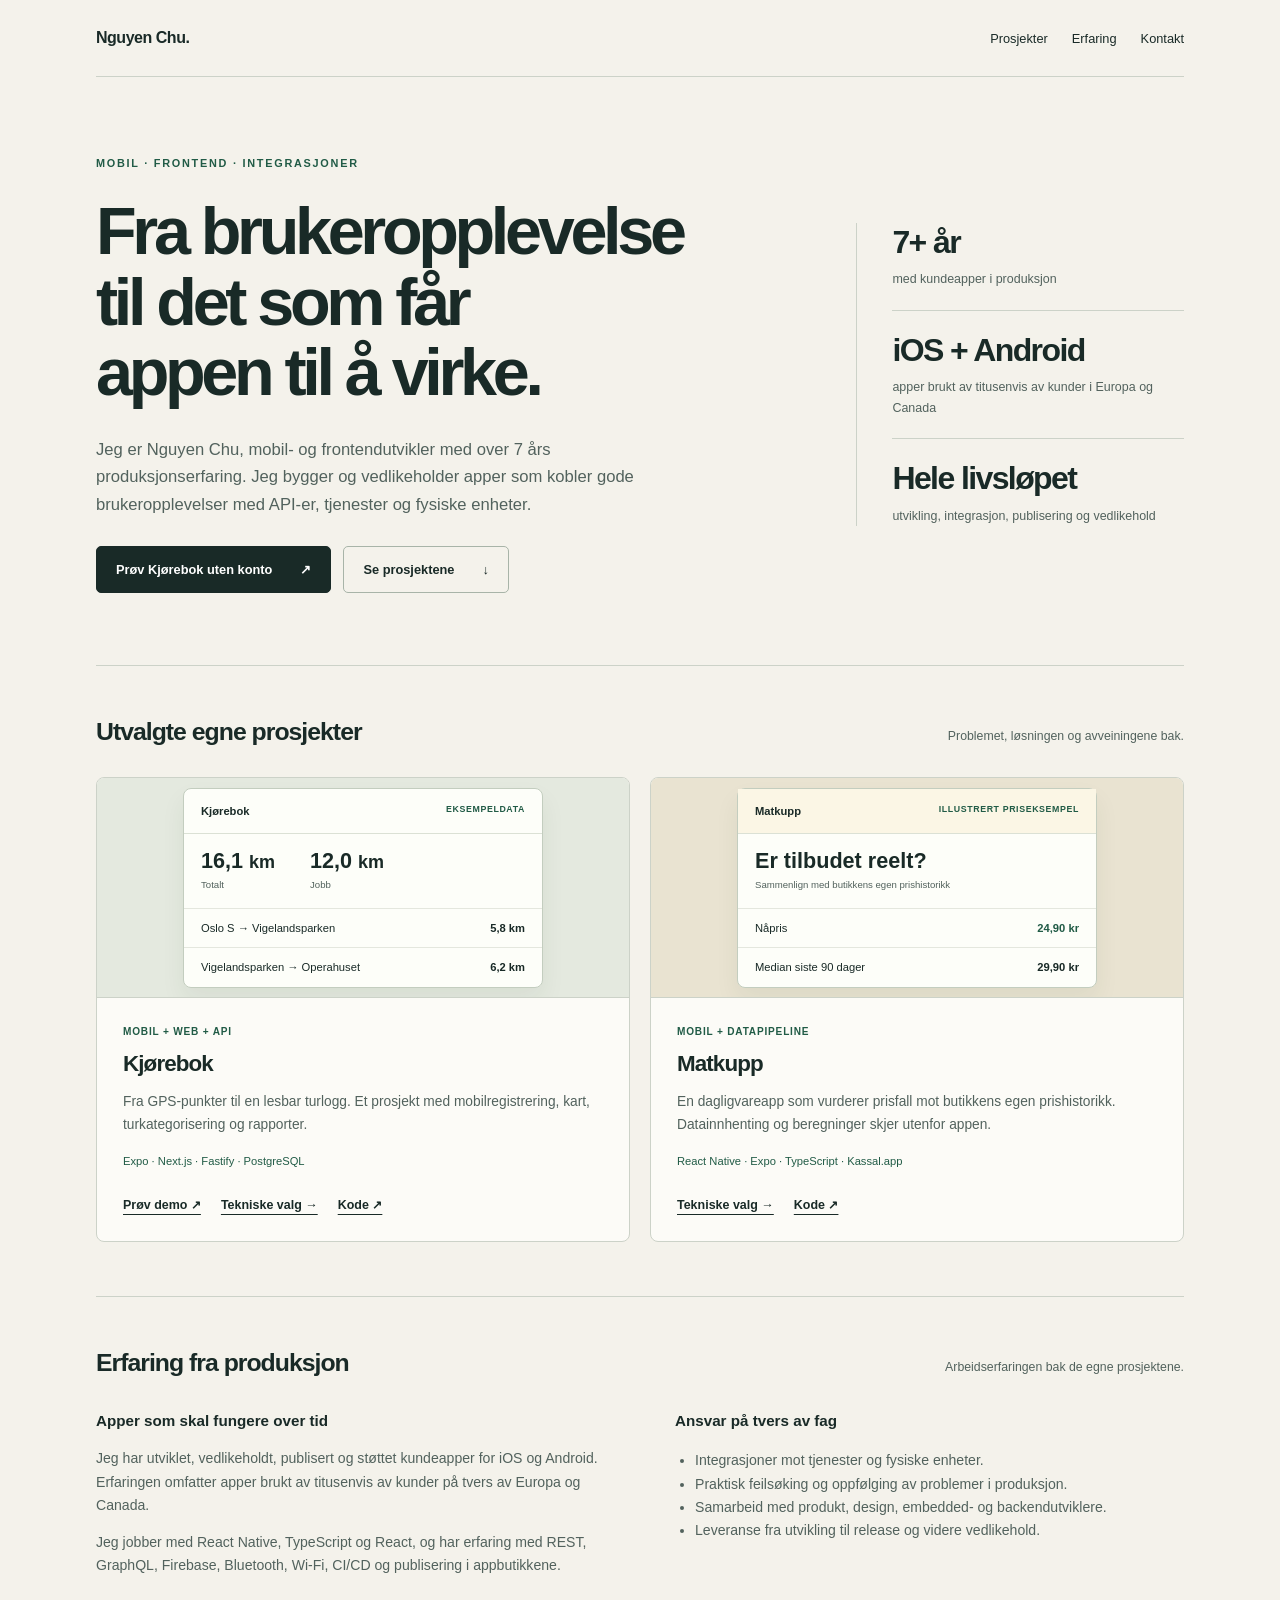
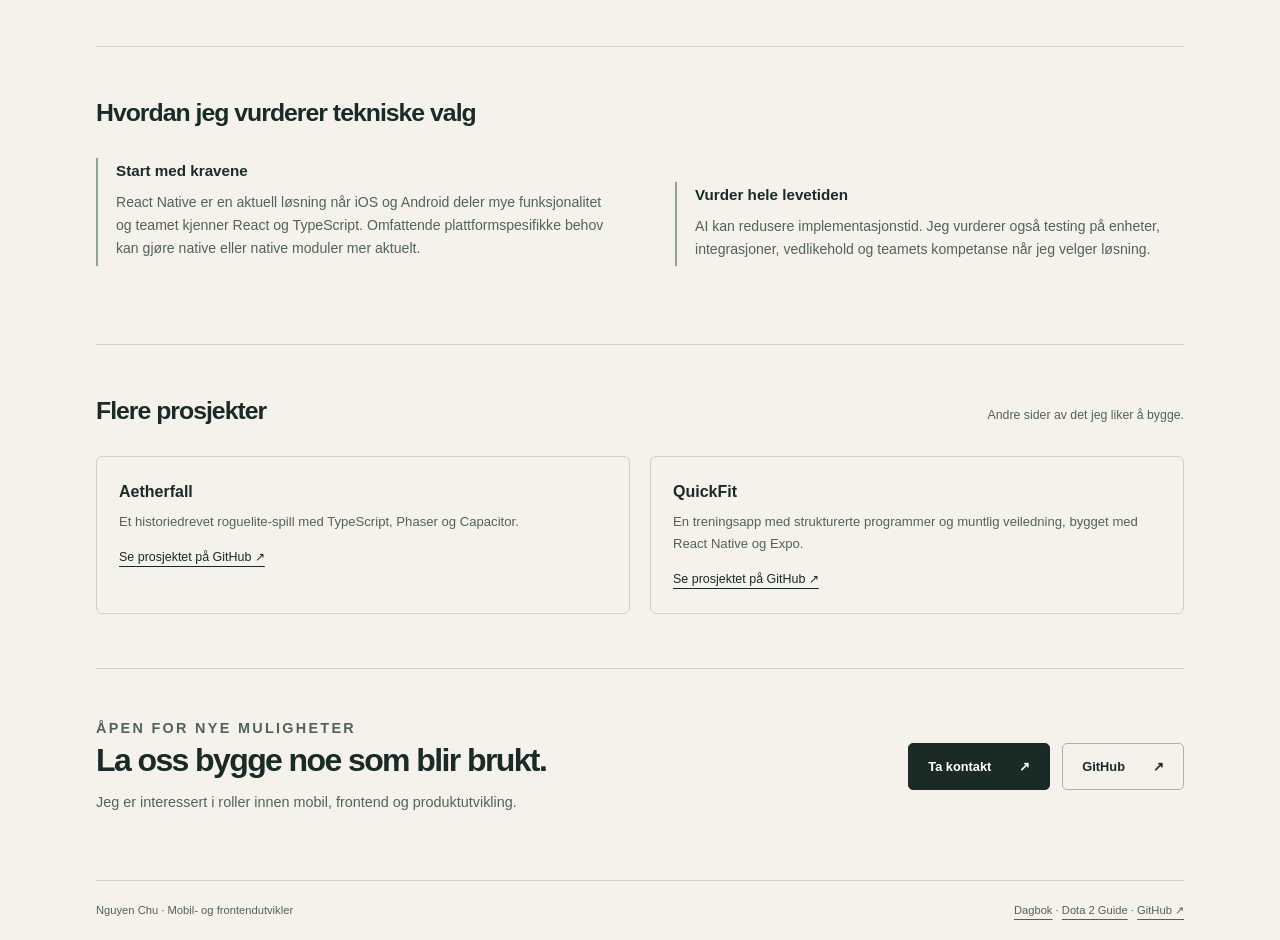
==== site/index.html @ 5418944d "Present production experience and project decisions with an open demo" ====
<!doctype html>
<html lang="nb"><head><meta charset="utf-8"><meta name="viewport" content="width=device-width, initial-scale=1"><title>Nguyen Chu – mobil- og frontendutvikler</title><meta name="description" content="Over 7 års produksjonserfaring med mobilapper. Se prosjekter, tekniske vurderinger og en åpen Kjørebok-demo."><meta name="theme-color" content="#f4f2eb"><meta property="og:title" content="Nguyen Chu – mobil- og frontendutvikler"><meta property="og:description" content="Over 7 års produksjonserfaring med mobilapper. Se prosjekter, tekniske vurderinger og en åpen Kjørebok-demo."><meta property="og:type" content="website"><link rel="stylesheet" href="styles.css"><link rel="icon" href="favicon.svg" type="image/svg+xml"></head><body><a class="skip" href="#innhold">Hopp til innhold</a><div class="wrap"><nav aria-label="Hovedmeny"><a class="brand" href="index.html">Nguyen Chu<span aria-hidden="true">.</span></a><div class="navlinks"><a href="index.html#prosjekter">Prosjekter</a><a href="index.html#erfaring">Erfaring</a><a href="index.html#kontakt">Kontakt</a></div></nav><main id="innhold">
<section class="hero"><div><p class="kicker">Mobil · Frontend · Integrasjoner</p><h1>Fra brukeropplevelse<br>til det som får<br>appen til å virke.</h1><p class="lead">Jeg er Nguyen Chu, mobil- og frontendutvikler med over 7 års produksjonserfaring. Jeg bygger og vedlikeholder apper som kobler gode brukeropplevelser med API-er, tjenester og fysiske enheter.</p><div class="actions"><a class="button" href="https://kjorebok.nguyenchu.com/demo">Prøv Kjørebok uten konto <span>↗</span></a><a class="button secondary" href="#prosjekter">Se prosjektene <span>↓</span></a></div></div><aside aria-label="Erfaring i korte trekk"><div class="stat"><strong>7+ år</strong><span>med kundeapper i produksjon</span></div><div class="stat"><strong>iOS + Android</strong><span>apper brukt av titusenvis av kunder i Europa og Canada</span></div><div class="stat"><strong>Hele livsløpet</strong><span>utvikling, integrasjon, publisering og vedlikehold</span></div></aside></section>
<section id="prosjekter" class="section"><div class="sectionhead"><h2>Utvalgte egne prosjekter</h2><p>Problemet, løsningen og avveiningene bak.</p></div><div class="projects">
<article class="project"><div class="preview" aria-hidden="true"><div class="mini"><div class="minihead"><span>Kjørebok</span><span class="minilabel">EKSEMPELDATA</span></div><div class="ministats"><div><strong>16,1 <small>km</small></strong><span>Totalt</span></div><div><strong>12,0 <small>km</small></strong><span>Jobb</span></div></div><div class="minirow"><span>Oslo S → Vigelandsparken</span><b>5,8 km</b></div><div class="minirow"><span>Vigelandsparken → Operahuset</span><b>6,2 km</b></div></div></div><div class="projectbody"><span class="tag">Mobil + web + API</span><h3>Kjørebok</h3><p>Fra GPS-punkter til en lesbar turlogg. Et prosjekt med mobilregistrering, kart, turkategorisering og rapporter.</p><p class="tech">Expo · Next.js · Fastify · PostgreSQL</p><div class="projectlinks"><a href="https://kjorebok.nguyenchu.com/demo">Prøv demo ↗</a><a href="prosjekter/kjorebok.html">Tekniske valg →</a><a href="https://github.com/nguyenchu/kjorebok">Kode ↗</a></div></div></article>
<article class="project"><div class="preview food" aria-hidden="true"><div class="mini"><div class="minihead"><span>Matkupp</span><span class="minilabel">ILLUSTRERT PRISEKSEMPEL</span></div><div class="ministats"><div><strong>Er tilbudet reelt?</strong><span>Sammenlign med butikkens egen prishistorikk</span></div></div><div class="minirow"><span>Nåpris</span><b class="price">24,90 kr</b></div><div class="minirow"><span>Median siste 90 dager</span><b>29,90 kr</b></div></div></div><div class="projectbody"><span class="tag">Mobil + datapipeline</span><h3>Matkupp</h3><p>En dagligvareapp som vurderer prisfall mot butikkens egen prishistorikk. Datainnhenting og beregninger skjer utenfor appen.</p><p class="tech">React Native · Expo · TypeScript · Kassal.app</p><div class="projectlinks"><a href="prosjekter/matkupp.html">Tekniske valg →</a><a href="https://github.com/nguyenchu/melk-og-brod">Kode ↗</a></div></div></article>
</div></section>
<section id="erfaring" class="section"><div class="sectionhead"><h2>Erfaring fra produksjon</h2><p>Arbeidserfaringen bak de egne prosjektene.</p></div><div class="twocol"><div><h3>Apper som skal fungere over tid</h3><p>Jeg har utviklet, vedlikeholdt, publisert og støttet kundeapper for iOS og Android. Erfaringen omfatter apper brukt av titusenvis av kunder på tvers av Europa og Canada.</p><p>Jeg jobber med React Native, TypeScript og React, og har erfaring med REST, GraphQL, Firebase, Bluetooth, Wi-Fi, CI/CD og publisering i appbutikkene.</p></div><div><h3>Ansvar på tvers av fag</h3><ul><li>Integrasjoner mot tjenester og fysiske enheter.</li><li>Praktisk feilsøking og oppfølging av problemer i produksjon.</li><li>Samarbeid med produkt, design, embedded- og backendutviklere.</li><li>Leveranse fra utvikling til release og videre vedlikehold.</li></ul></div></div></section>
<section class="section"><div class="sectionhead"><h2>Hvordan jeg vurderer tekniske valg</h2></div><div class="twocol"><div class="decision"><h3>Start med kravene</h3><p>React Native er en aktuell løsning når iOS og Android deler mye funksjonalitet og teamet kjenner React og TypeScript. Omfattende plattformspesifikke behov kan gjøre native eller native moduler mer aktuelt.</p></div><div class="decision"><h3>Vurder hele levetiden</h3><p>AI kan redusere implementasjonstid. Jeg vurderer også testing på enheter, integrasjoner, vedlikehold og teamets kompetanse når jeg velger løsning.</p></div></div></section>
<section class="section"><div class="sectionhead"><h2>Flere prosjekter</h2><p>Andre sider av det jeg liker å bygge.</p></div><div class="more"><article><h3>Aetherfall</h3><p>Et historiedrevet roguelite-spill med TypeScript, Phaser og Capacitor.</p><a href="https://github.com/nguyenchu/aetherfall">Se prosjektet på GitHub ↗</a></article><article><h3>QuickFit</h3><p>En treningsapp med strukturerte programmer og muntlig veiledning, bygget med React Native og Expo.</p><a href="https://github.com/nguyenchu/quickfit">Se prosjektet på GitHub ↗</a></article></div></section>
<section id="kontakt" class="contact"><div><p class="kicker">Åpen for nye muligheter</p><h2>La oss bygge noe som blir brukt.</h2><p>Jeg er interessert i roller innen mobil, frontend og produktutvikling.</p></div><div class="actions"><a class="button" href="mailto:nguyen.chu@hotmail.com">Ta kontakt <span>↗</span></a><a class="button secondary" href="https://github.com/nguyenchu">GitHub <span>↗</span></a></div></section>
</main><footer><span>Nguyen Chu · Mobil- og frontendutvikler</span><span><a href="https://dagbok.nguyenchu.com">Dagbok</a> · <a href="https://dota2guide.nguyenchu.com">Dota 2 Guide</a> · <a href="https://github.com/nguyenchu">GitHub ↗</a></span></footer></div></body></html>
---- site/styles.css ----
:root{--bg:#f4f2eb;--ink:#192a27;--muted:#52625d;--line:#ccd2c8;--accent:#215b46;--paper:#fcfbf7}*{box-sizing:border-box}html{scroll-behavior:smooth;scroll-padding-top:30px}body{margin:0;background:var(--bg);color:var(--ink);font-family:Inter,"Avenir Next","Segoe UI",sans-serif;line-height:1.65}a{color:inherit;text-underline-offset:5px}a:hover{color:var(--accent)}a:focus-visible,summary:focus-visible{outline:3px solid #217252;outline-offset:6px}.wrap{max-width:1160px;margin:auto;padding:0 36px}.skip{position:absolute;top:-100px;left:20px;background:var(--ink);color:white;padding:12px;z-index:10}.skip:focus{top:10px}nav{display:flex;justify-content:space-between;align-items:center;gap:25px;padding:25px 0;border-bottom:1px solid var(--line)}.brand{text-decoration:none;font-size:1rem;font-weight:800;letter-spacing:-.03em}.navlinks{display:flex;gap:24px;font-size:.8rem}.navlinks a{text-decoration:none}.hero{display:grid;grid-template-columns:1.35fr .65fr;gap:80px;padding:78px 0 72px;align-items:center}.kicker{font-size:.68rem;font-weight:750;letter-spacing:.16em;text-transform:uppercase;color:var(--accent);margin:0 0 23px}.hero h1{font-size:clamp(2.8rem,5.2vw,4.4rem);line-height:1.06;letter-spacing:-.065em;max-width:730px;font-weight:650;margin:0 0 28px}.hero .lead{font-size:1.04rem;color:var(--muted);max-width:590px}.actions{display:flex;gap:12px;flex-wrap:wrap;margin-top:28px}.button{display:inline-flex;align-items:center;justify-content:center;gap:28px;background:var(--ink);color:white;padding:12px 19px;border:1px solid var(--ink);border-radius:5px;text-decoration:none;font-size:.8rem;font-weight:650}.button:hover{background:var(--accent);color:white}.button.secondary{background:transparent;color:var(--ink);border-color:#a8b4a8}.hero aside{border-left:1px solid var(--line);padding-left:35px}.stat{padding:20px 0;border-bottom:1px solid var(--line)}.stat:first-child{padding-top:0}.stat:last-child{border:0;padding-bottom:0}.stat strong{font-size:2rem;font-weight:550;letter-spacing:-.05em;display:block;line-height:1.2}.stat span{font-size:.78rem;color:var(--muted);display:block;margin-top:8px}.section{padding:46px 0 54px;border-top:1px solid var(--line)}.sectionhead{display:flex;justify-content:space-between;gap:30px;align-items:baseline;margin-bottom:24px}.sectionhead h2{font-size:1.55rem;letter-spacing:-.04em;margin:0;font-weight:600}.sectionhead p{font-size:.77rem;color:var(--muted);margin:0}.projects{display:grid;grid-template-columns:1fr 1fr;gap:20px}.project{background:var(--paper);border:1px solid var(--line);border-radius:8px;overflow:hidden;display:flex;flex-direction:column}.preview{height:220px;border-bottom:1px solid var(--line);padding:28px;display:flex;align-items:center;justify-content:center;overflow:hidden;background:#e4e9df}.mini{width:100%;max-width:360px;border:1px solid #c3cdbf;background:#fdfef9;border-radius:8px;box-shadow:0 12px 25px #223d2410;font-size:.7rem}.minihead{display:flex;justify-content:space-between;padding:13px 17px;border-bottom:1px solid #dbe1d5;font-weight:750}.minilabel{color:var(--accent);font-size:.55rem;font-weight:700;letter-spacing:.07em}.ministats{display:flex;gap:35px;padding:14px 17px}.ministats strong{display:block;font-size:1.35rem;line-height:1.25}.ministats span{font-size:.6rem;color:var(--muted)}.minirow{padding:10px 17px;border-top:1px solid #e4e7de;display:flex;justify-content:space-between;gap:8px}.preview.food{background:#e9e3d1}.food .minihead{background:#fbf6e5}.price{color:#215b46;font-weight:800}.projectbody{padding:26px;flex:1;display:flex;flex-direction:column;align-items:start}.project h3{font-size:1.4rem;letter-spacing:-.04em;margin:5px 0 8px}.projectbody>p{font-size:.86rem;color:var(--muted);margin:0 0 16px}.projectbody .tag{font-size:.63rem;letter-spacing:.08em;text-transform:uppercase;color:var(--accent);font-weight:750}.tech{font-size:.7rem!important;color:var(--accent)!important;margin-top:auto!important}.projectlinks{display:flex;gap:20px;flex-wrap:wrap;font-size:.78rem;font-weight:650;margin-top:8px}.twocol{display:grid;grid-template-columns:1fr 1fr;gap:70px}.twocol h3{font-size:.95rem;margin:0 0 8px}.twocol p,.twocol li{font-size:.88rem;color:var(--muted)}.twocol ul{padding-left:20px}.decision{border-left:2px solid #8da591;padding-left:18px;margin:24px 0}.decision:first-child{margin-top:0}.decision p{margin:5px 0}.more{display:grid;grid-template-columns:1fr 1fr;gap:20px}.more article{border:1px solid var(--line);padding:22px;border-radius:6px}.more h3{font-size:1rem;margin:0 0 6px}.more p{font-size:.82rem;color:var(--muted);margin:0 0 10px}.more a{font-size:.78rem}.contact{padding:48px 0 65px;display:flex;justify-content:space-between;gap:30px;align-items:center;border-top:1px solid var(--line)}.contact h2{font-size:2rem;letter-spacing:-.05em;line-height:1.2;margin:0 0 12px}.contact p{font-size:.9rem;color:var(--muted);max-width:600px;margin:0}.contact .actions{margin:0}footer{display:flex;justify-content:space-between;gap:20px;font-size:.7rem;color:var(--muted);padding:20px 0;border-top:1px solid var(--line)}.essay{max-width:800px;padding:60px 0 70px}.essay h1{font-size:clamp(2.3rem,5vw,3.5rem);line-height:1.1;letter-spacing:-.06em;margin:0 0 25px}.essay .intro{font-size:1.15rem;color:var(--muted)}.essay h2{font-size:1.4rem;letter-spacing:-.03em;margin:42px 0 14px}.essay h3{font-size:1rem;margin:25px 0 10px}.essay p,.essay li{font-size:.95rem;color:var(--muted)}.essay a{color:var(--accent)}.essay .button{color:white}.essay .button.secondary{color:var(--ink)}.factbox{background:var(--paper);border:1px solid var(--line);padding:20px 24px;border-radius:7px;margin:28px 0}.factbox p{margin:6px 0;font-size:.85rem}.architecture{padding:20px;background:#e4e9df;font-family:ui-monospace,monospace;white-space:pre-wrap;font-size:.78rem;border-radius:7px;overflow-wrap:anywhere}.note{font-size:.75rem!important;color:var(--muted)}.essay figure{margin:30px 0}.essay img{width:100%;height:auto;border:1px solid var(--line);border-radius:6px}.essay figcaption{font-size:.75rem;color:var(--muted);margin-top:8px}@media(max-width:760px){.wrap{padding:0 21px}.hero{grid-template-columns:1fr;gap:35px;padding:46px 0}.hero aside{display:grid;grid-template-columns:1fr 1fr;border-left:0;padding:0;border-top:1px solid var(--line);padding-top:25px;gap:20px}.stat{padding:0;border:0}.stat strong{font-size:1.5rem}.stat:last-child{grid-column:1/-1}.projects,.twocol,.more{grid-template-columns:1fr}.twocol{gap:28px}.sectionhead{display:block}.sectionhead p{margin-top:8px}.section{padding:35px 0}.navlinks{gap:16px}.navlinks a:last-child{display:none}.contact{flex-direction:column;align-items:start}.preview{height:210px}.projectbody{padding:22px}.essay{padding-top:40px}footer{flex-wrap:wrap}.hero h1{font-size:3rem}}@media(prefers-reduced-motion:reduce){html{scroll-behavior:auto}}
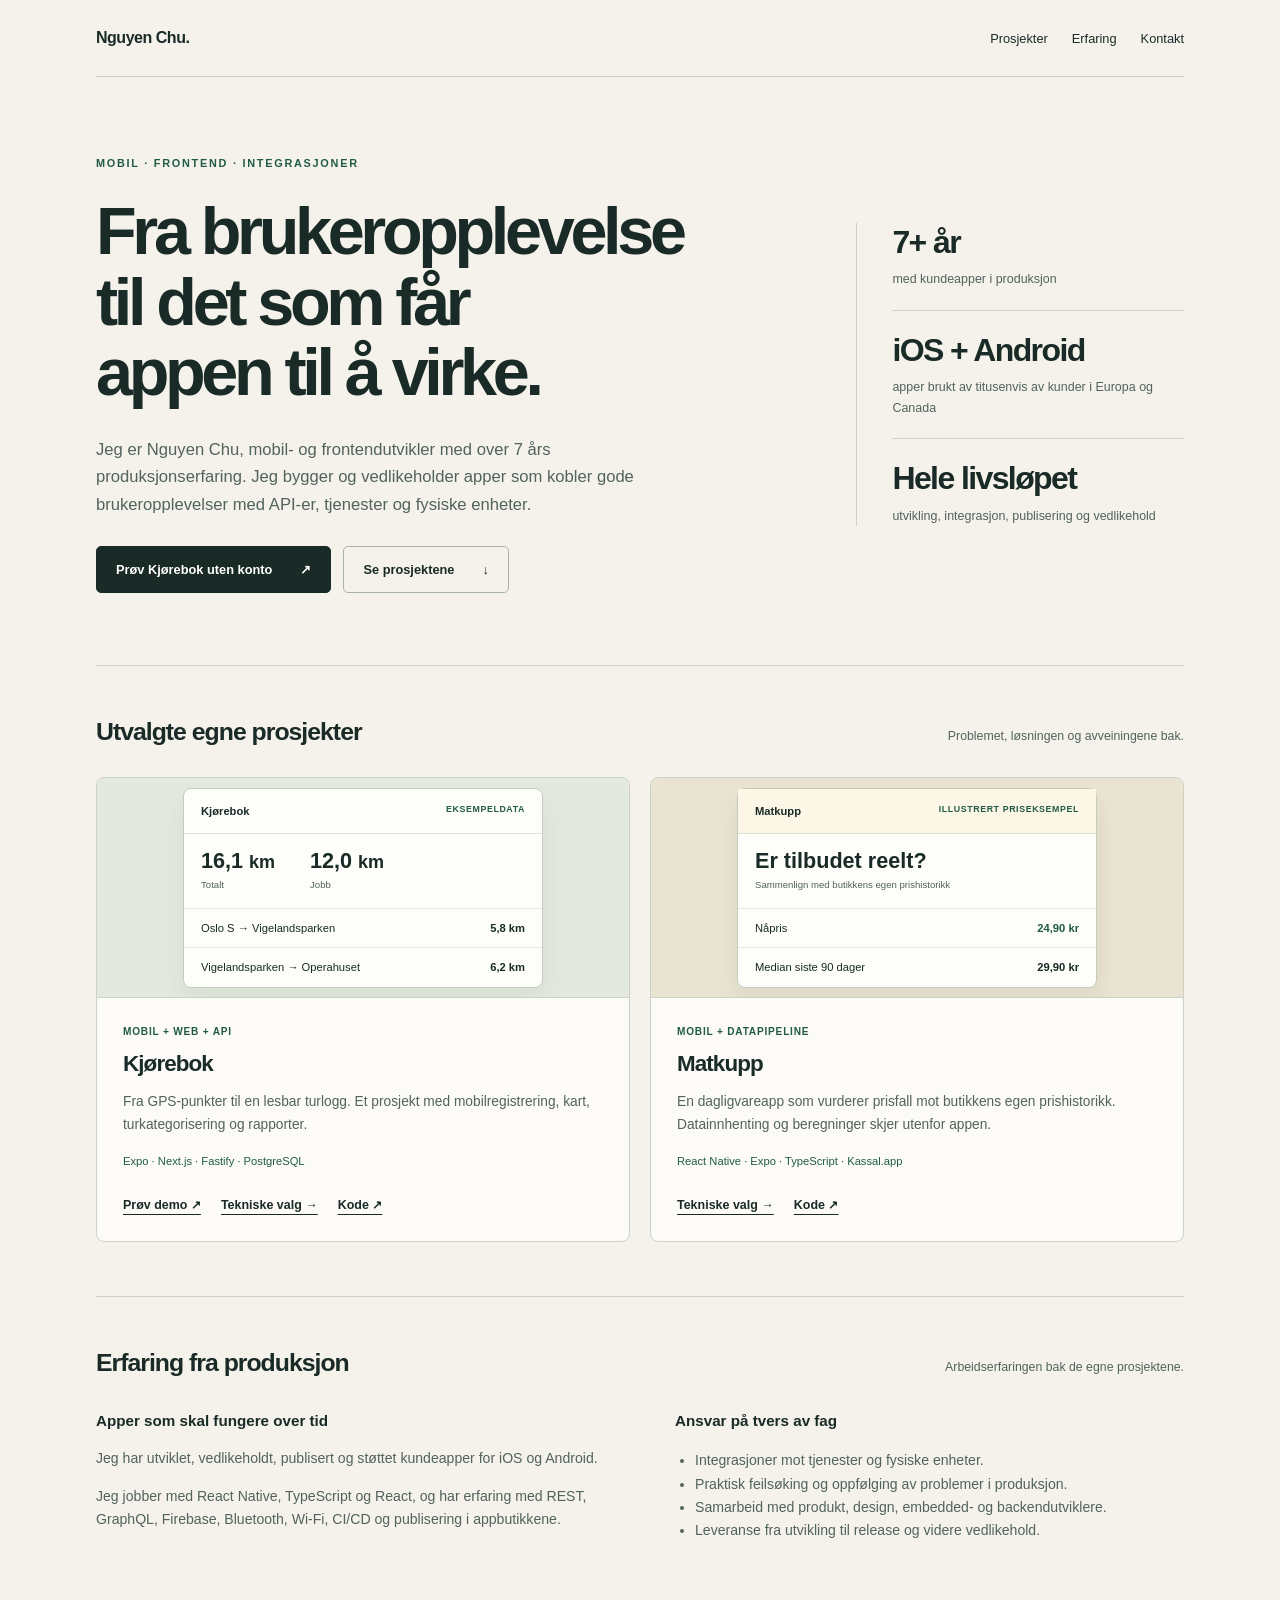
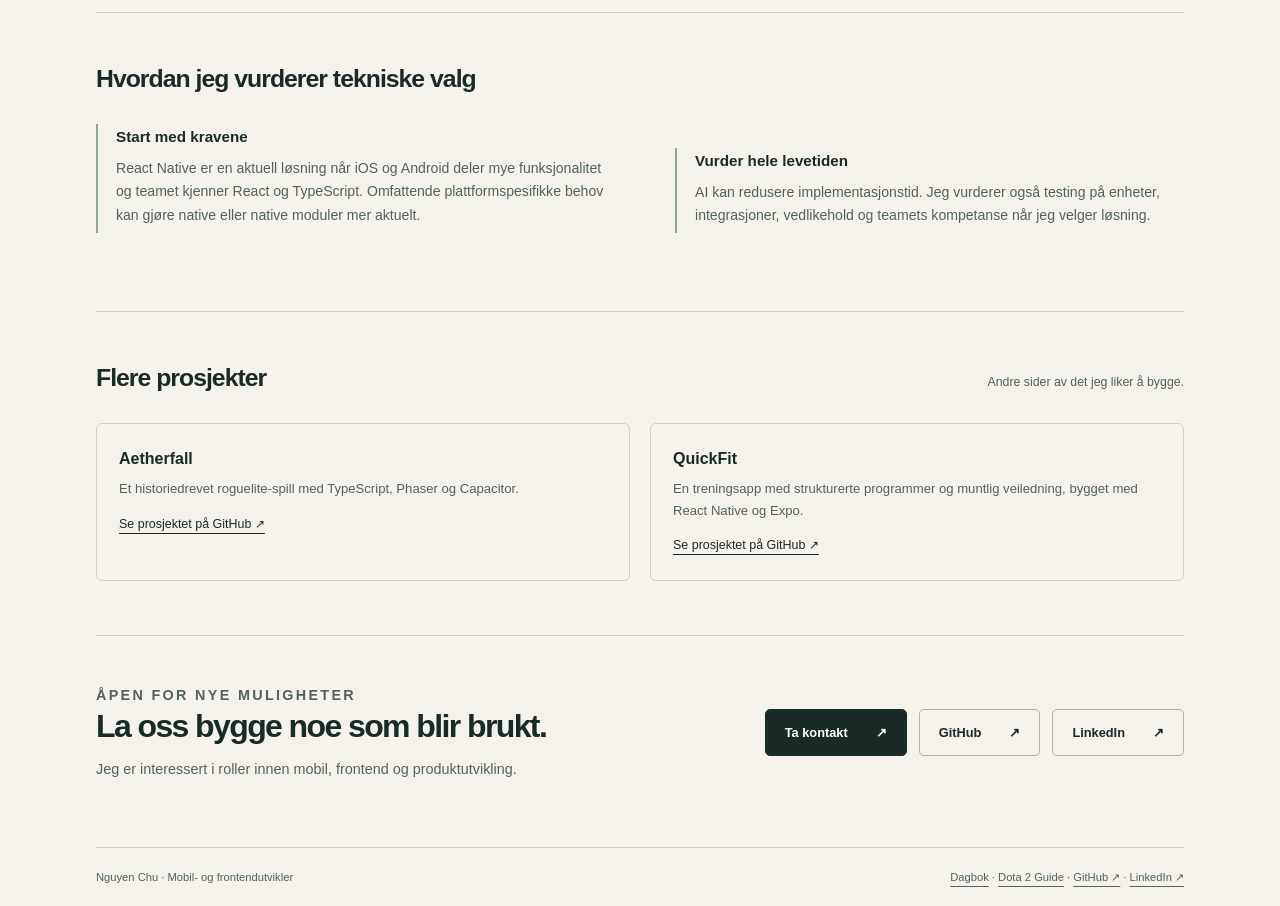
==== commit 75570bb0: "Use clean homepage URLs, add share previews and LinkedIn - Link the homepage as / instead of index.h" ====
--- a/site/index.html
+++ b/site/index.html
@@ -1,12 +1,12 @@
 <!doctype html>
-<html lang="nb"><head><meta charset="utf-8"><meta name="viewport" content="width=device-width, initial-scale=1"><title>Nguyen Chu – mobil- og frontendutvikler</title><meta name="description" content="Over 7 års produksjonserfaring med mobilapper. Se prosjekter, tekniske vurderinger og en åpen Kjørebok-demo."><meta name="theme-color" content="#f4f2eb"><meta property="og:title" content="Nguyen Chu – mobil- og frontendutvikler"><meta property="og:description" content="Over 7 års produksjonserfaring med mobilapper. Se prosjekter, tekniske vurderinger og en åpen Kjørebok-demo."><meta property="og:type" content="website"><link rel="stylesheet" href="styles.css"><link rel="icon" href="favicon.svg" type="image/svg+xml"></head><body><a class="skip" href="#innhold">Hopp til innhold</a><div class="wrap"><nav aria-label="Hovedmeny"><a class="brand" href="index.html">Nguyen Chu<span aria-hidden="true">.</span></a><div class="navlinks"><a href="index.html#prosjekter">Prosjekter</a><a href="index.html#erfaring">Erfaring</a><a href="index.html#kontakt">Kontakt</a></div></nav><main id="innhold">
+<html lang="nb"><head><meta charset="utf-8"><meta name="viewport" content="width=device-width, initial-scale=1"><title>Nguyen Chu – mobil- og frontendutvikler</title><meta name="description" content="Over 7 års produksjonserfaring med mobilapper. Se prosjekter, tekniske vurderinger og en åpen Kjørebok-demo."><meta name="theme-color" content="#f4f2eb"><meta property="og:title" content="Nguyen Chu – mobil- og frontendutvikler"><meta property="og:description" content="Over 7 års produksjonserfaring med mobilapper. Se prosjekter, tekniske vurderinger og en åpen Kjørebok-demo."><meta property="og:type" content="website"><meta property="og:url" content="https://nguyenchu.com/"><meta property="og:image" content="https://nguyenchu.com/images/kjorebok-demo.png"><meta property="og:image:width" content="1280"><meta property="og:image:height" content="720"><meta property="og:image:alt" content="Kjørebok-demo med eksempelturer og en rute på kart"><meta name="twitter:card" content="summary_large_image"><link rel="canonical" href="https://nguyenchu.com/"><link rel="stylesheet" href="styles.css"><link rel="icon" href="favicon.svg" type="image/svg+xml"></head><body><a class="skip" href="#innhold">Hopp til innhold</a><div class="wrap"><nav aria-label="Hovedmeny"><a class="brand" href="/">Nguyen Chu<span aria-hidden="true">.</span></a><div class="navlinks"><a href="/#prosjekter">Prosjekter</a><a href="/#erfaring">Erfaring</a><a href="/#kontakt">Kontakt</a></div></nav><main id="innhold">
 <section class="hero"><div><p class="kicker">Mobil · Frontend · Integrasjoner</p><h1>Fra brukeropplevelse<br>til det som får<br>appen til å virke.</h1><p class="lead">Jeg er Nguyen Chu, mobil- og frontendutvikler med over 7 års produksjonserfaring. Jeg bygger og vedlikeholder apper som kobler gode brukeropplevelser med API-er, tjenester og fysiske enheter.</p><div class="actions"><a class="button" href="https://kjorebok.nguyenchu.com/demo">Prøv Kjørebok uten konto <span>↗</span></a><a class="button secondary" href="#prosjekter">Se prosjektene <span>↓</span></a></div></div><aside aria-label="Erfaring i korte trekk"><div class="stat"><strong>7+ år</strong><span>med kundeapper i produksjon</span></div><div class="stat"><strong>iOS + Android</strong><span>apper brukt av titusenvis av kunder i Europa og Canada</span></div><div class="stat"><strong>Hele livsløpet</strong><span>utvikling, integrasjon, publisering og vedlikehold</span></div></aside></section>
 <section id="prosjekter" class="section"><div class="sectionhead"><h2>Utvalgte egne prosjekter</h2><p>Problemet, løsningen og avveiningene bak.</p></div><div class="projects">
 <article class="project"><div class="preview" aria-hidden="true"><div class="mini"><div class="minihead"><span>Kjørebok</span><span class="minilabel">EKSEMPELDATA</span></div><div class="ministats"><div><strong>16,1 <small>km</small></strong><span>Totalt</span></div><div><strong>12,0 <small>km</small></strong><span>Jobb</span></div></div><div class="minirow"><span>Oslo S → Vigelandsparken</span><b>5,8 km</b></div><div class="minirow"><span>Vigelandsparken → Operahuset</span><b>6,2 km</b></div></div></div><div class="projectbody"><span class="tag">Mobil + web + API</span><h3>Kjørebok</h3><p>Fra GPS-punkter til en lesbar turlogg. Et prosjekt med mobilregistrering, kart, turkategorisering og rapporter.</p><p class="tech">Expo · Next.js · Fastify · PostgreSQL</p><div class="projectlinks"><a href="https://kjorebok.nguyenchu.com/demo">Prøv demo ↗</a><a href="prosjekter/kjorebok.html">Tekniske valg →</a><a href="https://github.com/nguyenchu/kjorebok">Kode ↗</a></div></div></article>
 <article class="project"><div class="preview food" aria-hidden="true"><div class="mini"><div class="minihead"><span>Matkupp</span><span class="minilabel">ILLUSTRERT PRISEKSEMPEL</span></div><div class="ministats"><div><strong>Er tilbudet reelt?</strong><span>Sammenlign med butikkens egen prishistorikk</span></div></div><div class="minirow"><span>Nåpris</span><b class="price">24,90 kr</b></div><div class="minirow"><span>Median siste 90 dager</span><b>29,90 kr</b></div></div></div><div class="projectbody"><span class="tag">Mobil + datapipeline</span><h3>Matkupp</h3><p>En dagligvareapp som vurderer prisfall mot butikkens egen prishistorikk. Datainnhenting og beregninger skjer utenfor appen.</p><p class="tech">React Native · Expo · TypeScript · Kassal.app</p><div class="projectlinks"><a href="prosjekter/matkupp.html">Tekniske valg →</a><a href="https://github.com/nguyenchu/melk-og-brod">Kode ↗</a></div></div></article>
 </div></section>
-<section id="erfaring" class="section"><div class="sectionhead"><h2>Erfaring fra produksjon</h2><p>Arbeidserfaringen bak de egne prosjektene.</p></div><div class="twocol"><div><h3>Apper som skal fungere over tid</h3><p>Jeg har utviklet, vedlikeholdt, publisert og støttet kundeapper for iOS og Android. Erfaringen omfatter apper brukt av titusenvis av kunder på tvers av Europa og Canada.</p><p>Jeg jobber med React Native, TypeScript og React, og har erfaring med REST, GraphQL, Firebase, Bluetooth, Wi-Fi, CI/CD og publisering i appbutikkene.</p></div><div><h3>Ansvar på tvers av fag</h3><ul><li>Integrasjoner mot tjenester og fysiske enheter.</li><li>Praktisk feilsøking og oppfølging av problemer i produksjon.</li><li>Samarbeid med produkt, design, embedded- og backendutviklere.</li><li>Leveranse fra utvikling til release og videre vedlikehold.</li></ul></div></div></section>
+<section id="erfaring" class="section"><div class="sectionhead"><h2>Erfaring fra produksjon</h2><p>Arbeidserfaringen bak de egne prosjektene.</p></div><div class="twocol"><div><h3>Apper som skal fungere over tid</h3><p>Jeg har utviklet, vedlikeholdt, publisert og støttet kundeapper for iOS og Android.</p><p>Jeg jobber med React Native, TypeScript og React, og har erfaring med REST, GraphQL, Firebase, Bluetooth, Wi-Fi, CI/CD og publisering i appbutikkene.</p></div><div><h3>Ansvar på tvers av fag</h3><ul><li>Integrasjoner mot tjenester og fysiske enheter.</li><li>Praktisk feilsøking og oppfølging av problemer i produksjon.</li><li>Samarbeid med produkt, design, embedded- og backendutviklere.</li><li>Leveranse fra utvikling til release og videre vedlikehold.</li></ul></div></div></section>
 <section class="section"><div class="sectionhead"><h2>Hvordan jeg vurderer tekniske valg</h2></div><div class="twocol"><div class="decision"><h3>Start med kravene</h3><p>React Native er en aktuell løsning når iOS og Android deler mye funksjonalitet og teamet kjenner React og TypeScript. Omfattende plattformspesifikke behov kan gjøre native eller native moduler mer aktuelt.</p></div><div class="decision"><h3>Vurder hele levetiden</h3><p>AI kan redusere implementasjonstid. Jeg vurderer også testing på enheter, integrasjoner, vedlikehold og teamets kompetanse når jeg velger løsning.</p></div></div></section>
 <section class="section"><div class="sectionhead"><h2>Flere prosjekter</h2><p>Andre sider av det jeg liker å bygge.</p></div><div class="more"><article><h3>Aetherfall</h3><p>Et historiedrevet roguelite-spill med TypeScript, Phaser og Capacitor.</p><a href="https://github.com/nguyenchu/aetherfall">Se prosjektet på GitHub ↗</a></article><article><h3>QuickFit</h3><p>En treningsapp med strukturerte programmer og muntlig veiledning, bygget med React Native og Expo.</p><a href="https://github.com/nguyenchu/quickfit">Se prosjektet på GitHub ↗</a></article></div></section>
-<section id="kontakt" class="contact"><div><p class="kicker">Åpen for nye muligheter</p><h2>La oss bygge noe som blir brukt.</h2><p>Jeg er interessert i roller innen mobil, frontend og produktutvikling.</p></div><div class="actions"><a class="button" href="mailto:nguyen.chu@hotmail.com">Ta kontakt <span>↗</span></a><a class="button secondary" href="https://github.com/nguyenchu">GitHub <span>↗</span></a></div></section>
-</main><footer><span>Nguyen Chu · Mobil- og frontendutvikler</span><span><a href="https://dagbok.nguyenchu.com">Dagbok</a> · <a href="https://dota2guide.nguyenchu.com">Dota 2 Guide</a> · <a href="https://github.com/nguyenchu">GitHub ↗</a></span></footer></div></body></html>+<section id="kontakt" class="contact"><div><p class="kicker">Åpen for nye muligheter</p><h2>La oss bygge noe som blir brukt.</h2><p>Jeg er interessert i roller innen mobil, frontend og produktutvikling.</p></div><div class="actions"><a class="button" href="mailto:nguyen.chu@hotmail.com">Ta kontakt <span>↗</span></a><a class="button secondary" href="https://github.com/nguyenchu">GitHub <span>↗</span></a><a class="button secondary" href="https://www.linkedin.com/in/nguyen-chu/">LinkedIn <span>↗</span></a></div></section>
+</main><footer><span>Nguyen Chu · Mobil- og frontendutvikler</span><span><a href="https://dagbok.nguyenchu.com">Dagbok</a> · <a href="https://dota2guide.nguyenchu.com">Dota 2 Guide</a> · <a href="https://github.com/nguyenchu">GitHub ↗</a> · <a href="https://www.linkedin.com/in/nguyen-chu/">LinkedIn ↗</a></span></footer></div></body></html>
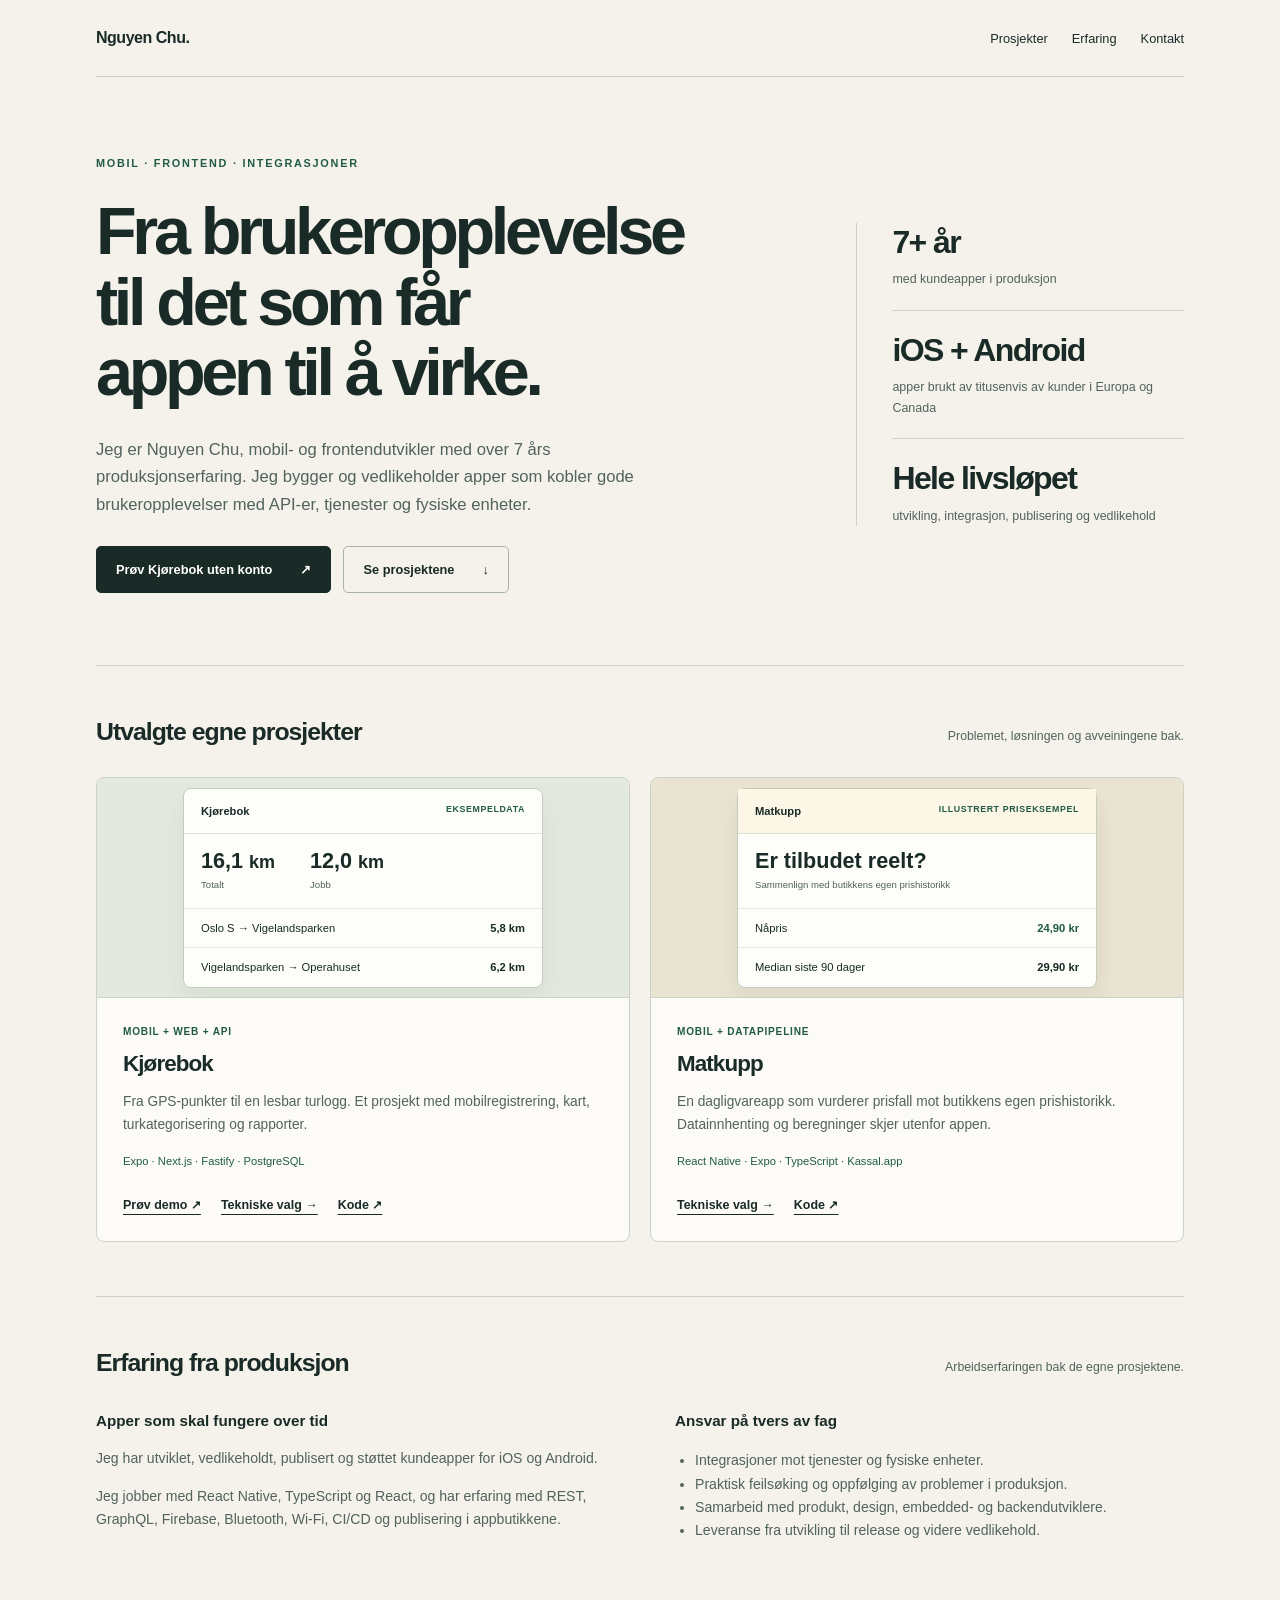
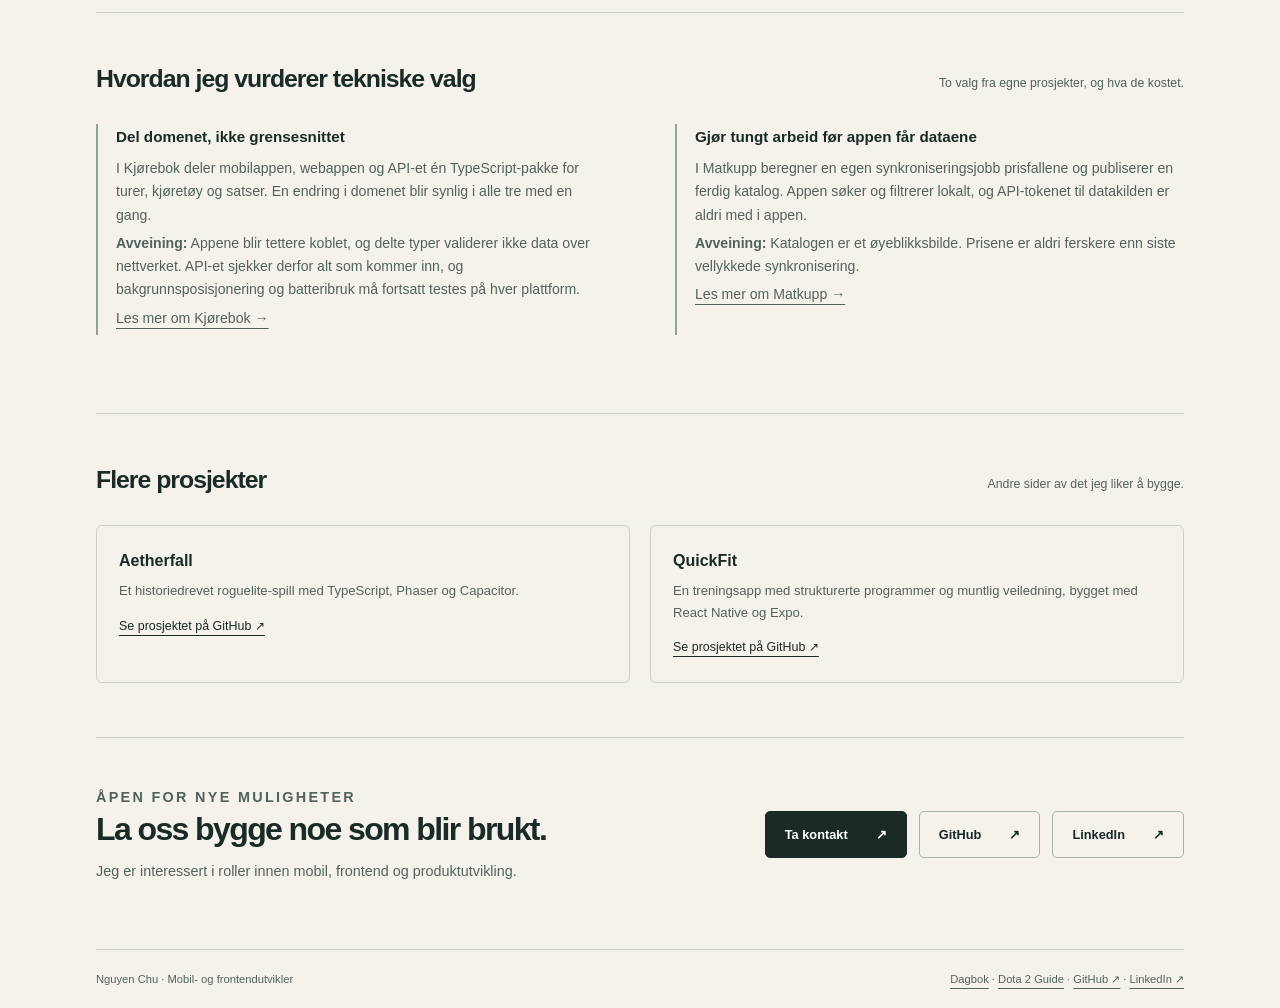
==== commit ba86b64a: "Show real project decisions in the technical choices section Replace the general React Native and AI" ====
--- a/site/index.html
+++ b/site/index.html
@@ -6,7 +6,7 @@
 <article class="project"><div class="preview food" aria-hidden="true"><div class="mini"><div class="minihead"><span>Matkupp</span><span class="minilabel">ILLUSTRERT PRISEKSEMPEL</span></div><div class="ministats"><div><strong>Er tilbudet reelt?</strong><span>Sammenlign med butikkens egen prishistorikk</span></div></div><div class="minirow"><span>Nåpris</span><b class="price">24,90 kr</b></div><div class="minirow"><span>Median siste 90 dager</span><b>29,90 kr</b></div></div></div><div class="projectbody"><span class="tag">Mobil + datapipeline</span><h3>Matkupp</h3><p>En dagligvareapp som vurderer prisfall mot butikkens egen prishistorikk. Datainnhenting og beregninger skjer utenfor appen.</p><p class="tech">React Native · Expo · TypeScript · Kassal.app</p><div class="projectlinks"><a href="prosjekter/matkupp.html">Tekniske valg →</a><a href="https://github.com/nguyenchu/melk-og-brod">Kode ↗</a></div></div></article>
 </div></section>
 <section id="erfaring" class="section"><div class="sectionhead"><h2>Erfaring fra produksjon</h2><p>Arbeidserfaringen bak de egne prosjektene.</p></div><div class="twocol"><div><h3>Apper som skal fungere over tid</h3><p>Jeg har utviklet, vedlikeholdt, publisert og støttet kundeapper for iOS og Android.</p><p>Jeg jobber med React Native, TypeScript og React, og har erfaring med REST, GraphQL, Firebase, Bluetooth, Wi-Fi, CI/CD og publisering i appbutikkene.</p></div><div><h3>Ansvar på tvers av fag</h3><ul><li>Integrasjoner mot tjenester og fysiske enheter.</li><li>Praktisk feilsøking og oppfølging av problemer i produksjon.</li><li>Samarbeid med produkt, design, embedded- og backendutviklere.</li><li>Leveranse fra utvikling til release og videre vedlikehold.</li></ul></div></div></section>
-<section class="section"><div class="sectionhead"><h2>Hvordan jeg vurderer tekniske valg</h2></div><div class="twocol"><div class="decision"><h3>Start med kravene</h3><p>React Native er en aktuell løsning når iOS og Android deler mye funksjonalitet og teamet kjenner React og TypeScript. Omfattende plattformspesifikke behov kan gjøre native eller native moduler mer aktuelt.</p></div><div class="decision"><h3>Vurder hele levetiden</h3><p>AI kan redusere implementasjonstid. Jeg vurderer også testing på enheter, integrasjoner, vedlikehold og teamets kompetanse når jeg velger løsning.</p></div></div></section>
+<section class="section"><div class="sectionhead"><h2>Hvordan jeg vurderer tekniske valg</h2><p>To valg fra egne prosjekter, og hva de kostet.</p></div><div class="twocol"><div class="decision"><h3>Del domenet, ikke grensesnittet</h3><p>I Kjørebok deler mobilappen, webappen og API-et én TypeScript-pakke for turer, kjøretøy og satser. En endring i domenet blir synlig i alle tre med en gang.</p><p><strong>Avveining:</strong> Appene blir tettere koblet, og delte typer validerer ikke data over nettverket. API-et sjekker derfor alt som kommer inn, og bakgrunnsposisjonering og batteribruk må fortsatt testes på hver plattform.</p><p><a href="/prosjekter/kjorebok.html">Les mer om Kjørebok →</a></p></div><div class="decision"><h3>Gjør tungt arbeid før appen får dataene</h3><p>I Matkupp beregner en egen synkroniseringsjobb prisfallene og publiserer en ferdig katalog. Appen søker og filtrerer lokalt, og API-tokenet til datakilden er aldri med i appen.</p><p><strong>Avveining:</strong> Katalogen er et øyeblikksbilde. Prisene er aldri ferskere enn siste vellykkede synkronisering.</p><p><a href="/prosjekter/matkupp.html">Les mer om Matkupp →</a></p></div></div></section>
 <section class="section"><div class="sectionhead"><h2>Flere prosjekter</h2><p>Andre sider av det jeg liker å bygge.</p></div><div class="more"><article><h3>Aetherfall</h3><p>Et historiedrevet roguelite-spill med TypeScript, Phaser og Capacitor.</p><a href="https://github.com/nguyenchu/aetherfall">Se prosjektet på GitHub ↗</a></article><article><h3>QuickFit</h3><p>En treningsapp med strukturerte programmer og muntlig veiledning, bygget med React Native og Expo.</p><a href="https://github.com/nguyenchu/quickfit">Se prosjektet på GitHub ↗</a></article></div></section>
 <section id="kontakt" class="contact"><div><p class="kicker">Åpen for nye muligheter</p><h2>La oss bygge noe som blir brukt.</h2><p>Jeg er interessert i roller innen mobil, frontend og produktutvikling.</p></div><div class="actions"><a class="button" href="mailto:nguyen.chu@hotmail.com">Ta kontakt <span>↗</span></a><a class="button secondary" href="https://github.com/nguyenchu">GitHub <span>↗</span></a><a class="button secondary" href="https://www.linkedin.com/in/nguyen-chu/">LinkedIn <span>↗</span></a></div></section>
 </main><footer><span>Nguyen Chu · Mobil- og frontendutvikler</span><span><a href="https://dagbok.nguyenchu.com">Dagbok</a> · <a href="https://dota2guide.nguyenchu.com">Dota 2 Guide</a> · <a href="https://github.com/nguyenchu">GitHub ↗</a> · <a href="https://www.linkedin.com/in/nguyen-chu/">LinkedIn ↗</a></span></footer></div></body></html>
--- a/site/styles.css
+++ b/site/styles.css
@@ -1 +1 @@
-:root{--bg:#f4f2eb;--ink:#192a27;--muted:#52625d;--line:#ccd2c8;--accent:#215b46;--paper:#fcfbf7}*{box-sizing:border-box}html{scroll-behavior:smooth;scroll-padding-top:30px}body{margin:0;background:var(--bg);color:var(--ink);font-family:Inter,"Avenir Next","Segoe UI",sans-serif;line-height:1.65}a{color:inherit;text-underline-offset:5px}a:hover{color:var(--accent)}a:focus-visible,summary:focus-visible{outline:3px solid #217252;outline-offset:6px}.wrap{max-width:1160px;margin:auto;padding:0 36px}.skip{position:absolute;top:-100px;left:20px;background:var(--ink);color:white;padding:12px;z-index:10}.skip:focus{top:10px}nav{display:flex;justify-content:space-between;align-items:center;gap:25px;padding:25px 0;border-bottom:1px solid var(--line)}.brand{text-decoration:none;font-size:1rem;font-weight:800;letter-spacing:-.03em}.navlinks{display:flex;gap:24px;font-size:.8rem}.navlinks a{text-decoration:none}.hero{display:grid;grid-template-columns:1.35fr .65fr;gap:80px;padding:78px 0 72px;align-items:center}.kicker{font-size:.68rem;font-weight:750;letter-spacing:.16em;text-transform:uppercase;color:var(--accent);margin:0 0 23px}.hero h1{font-size:clamp(2.8rem,5.2vw,4.4rem);line-height:1.06;letter-spacing:-.065em;max-width:730px;font-weight:650;margin:0 0 28px}.hero .lead{font-size:1.04rem;color:var(--muted);max-width:590px}.actions{display:flex;gap:12px;flex-wrap:wrap;margin-top:28px}.button{display:inline-flex;align-items:center;justify-content:center;gap:28px;background:var(--ink);color:white;padding:12px 19px;border:1px solid var(--ink);border-radius:5px;text-decoration:none;font-size:.8rem;font-weight:650}.button:hover{background:var(--accent);color:white}.button.secondary{background:transparent;color:var(--ink);border-color:#a8b4a8}.hero aside{border-left:1px solid var(--line);padding-left:35px}.stat{padding:20px 0;border-bottom:1px solid var(--line)}.stat:first-child{padding-top:0}.stat:last-child{border:0;padding-bottom:0}.stat strong{font-size:2rem;font-weight:550;letter-spacing:-.05em;display:block;line-height:1.2}.stat span{font-size:.78rem;color:var(--muted);display:block;margin-top:8px}.section{padding:46px 0 54px;border-top:1px solid var(--line)}.sectionhead{display:flex;justify-content:space-between;gap:30px;align-items:baseline;margin-bottom:24px}.sectionhead h2{font-size:1.55rem;letter-spacing:-.04em;margin:0;font-weight:600}.sectionhead p{font-size:.77rem;color:var(--muted);margin:0}.projects{display:grid;grid-template-columns:1fr 1fr;gap:20px}.project{background:var(--paper);border:1px solid var(--line);border-radius:8px;overflow:hidden;display:flex;flex-direction:column}.preview{height:220px;border-bottom:1px solid var(--line);padding:28px;display:flex;align-items:center;justify-content:center;overflow:hidden;background:#e4e9df}.mini{width:100%;max-width:360px;border:1px solid #c3cdbf;background:#fdfef9;border-radius:8px;box-shadow:0 12px 25px #223d2410;font-size:.7rem}.minihead{display:flex;justify-content:space-between;padding:13px 17px;border-bottom:1px solid #dbe1d5;font-weight:750}.minilabel{color:var(--accent);font-size:.55rem;font-weight:700;letter-spacing:.07em}.ministats{display:flex;gap:35px;padding:14px 17px}.ministats strong{display:block;font-size:1.35rem;line-height:1.25}.ministats span{font-size:.6rem;color:var(--muted)}.minirow{padding:10px 17px;border-top:1px solid #e4e7de;display:flex;justify-content:space-between;gap:8px}.preview.food{background:#e9e3d1}.food .minihead{background:#fbf6e5}.price{color:#215b46;font-weight:800}.projectbody{padding:26px;flex:1;display:flex;flex-direction:column;align-items:start}.project h3{font-size:1.4rem;letter-spacing:-.04em;margin:5px 0 8px}.projectbody>p{font-size:.86rem;color:var(--muted);margin:0 0 16px}.projectbody .tag{font-size:.63rem;letter-spacing:.08em;text-transform:uppercase;color:var(--accent);font-weight:750}.tech{font-size:.7rem!important;color:var(--accent)!important;margin-top:auto!important}.projectlinks{display:flex;gap:20px;flex-wrap:wrap;font-size:.78rem;font-weight:650;margin-top:8px}.twocol{display:grid;grid-template-columns:1fr 1fr;gap:70px}.twocol h3{font-size:.95rem;margin:0 0 8px}.twocol p,.twocol li{font-size:.88rem;color:var(--muted)}.twocol ul{padding-left:20px}.decision{border-left:2px solid #8da591;padding-left:18px;margin:24px 0}.decision:first-child{margin-top:0}.decision p{margin:5px 0}.more{display:grid;grid-template-columns:1fr 1fr;gap:20px}.more article{border:1px solid var(--line);padding:22px;border-radius:6px}.more h3{font-size:1rem;margin:0 0 6px}.more p{font-size:.82rem;color:var(--muted);margin:0 0 10px}.more a{font-size:.78rem}.contact{padding:48px 0 65px;display:flex;justify-content:space-between;gap:30px;align-items:center;border-top:1px solid var(--line)}.contact h2{font-size:2rem;letter-spacing:-.05em;line-height:1.2;margin:0 0 12px}.contact p{font-size:.9rem;color:var(--muted);max-width:600px;margin:0}.contact .actions{margin:0}footer{display:flex;justify-content:space-between;gap:20px;font-size:.7rem;color:var(--muted);padding:20px 0;border-top:1px solid var(--line)}.essay{max-width:800px;padding:60px 0 70px}.essay h1{font-size:clamp(2.3rem,5vw,3.5rem);line-height:1.1;letter-spacing:-.06em;margin:0 0 25px}.essay .intro{font-size:1.15rem;color:var(--muted)}.essay h2{font-size:1.4rem;letter-spacing:-.03em;margin:42px 0 14px}.essay h3{font-size:1rem;margin:25px 0 10px}.essay p,.essay li{font-size:.95rem;color:var(--muted)}.essay a{color:var(--accent)}.essay .button{color:white}.essay .button.secondary{color:var(--ink)}.factbox{background:var(--paper);border:1px solid var(--line);padding:20px 24px;border-radius:7px;margin:28px 0}.factbox p{margin:6px 0;font-size:.85rem}.architecture{padding:20px;background:#e4e9df;font-family:ui-monospace,monospace;white-space:pre-wrap;font-size:.78rem;border-radius:7px;overflow-wrap:anywhere}.note{font-size:.75rem!important;color:var(--muted)}.essay figure{margin:30px 0}.essay img{width:100%;height:auto;border:1px solid var(--line);border-radius:6px}.essay figcaption{font-size:.75rem;color:var(--muted);margin-top:8px}@media(max-width:760px){.wrap{padding:0 21px}.hero{grid-template-columns:1fr;gap:35px;padding:46px 0}.hero aside{display:grid;grid-template-columns:1fr 1fr;border-left:0;padding:0;border-top:1px solid var(--line);padding-top:25px;gap:20px}.stat{padding:0;border:0}.stat strong{font-size:1.5rem}.stat:last-child{grid-column:1/-1}.projects,.twocol,.more{grid-template-columns:1fr}.twocol{gap:28px}.sectionhead{display:block}.sectionhead p{margin-top:8px}.section{padding:35px 0}.navlinks{gap:16px}.navlinks a:last-child{display:none}.contact{flex-direction:column;align-items:start}.preview{height:210px}.projectbody{padding:22px}.essay{padding-top:40px}footer{flex-wrap:wrap}.hero h1{font-size:3rem}}@media(prefers-reduced-motion:reduce){html{scroll-behavior:auto}}
+:root{--bg:#f4f2eb;--ink:#192a27;--muted:#52625d;--line:#ccd2c8;--accent:#215b46;--paper:#fcfbf7}*{box-sizing:border-box}html{scroll-behavior:smooth;scroll-padding-top:30px}body{margin:0;background:var(--bg);color:var(--ink);font-family:Inter,"Avenir Next","Segoe UI",sans-serif;line-height:1.65}a{color:inherit;text-underline-offset:5px}a:hover{color:var(--accent)}a:focus-visible,summary:focus-visible{outline:3px solid #217252;outline-offset:6px}.wrap{max-width:1160px;margin:auto;padding:0 36px}.skip{position:absolute;top:-100px;left:20px;background:var(--ink);color:white;padding:12px;z-index:10}.skip:focus{top:10px}nav{display:flex;justify-content:space-between;align-items:center;gap:25px;padding:25px 0;border-bottom:1px solid var(--line)}.brand{text-decoration:none;font-size:1rem;font-weight:800;letter-spacing:-.03em}.navlinks{display:flex;gap:24px;font-size:.8rem}.navlinks a{text-decoration:none}.hero{display:grid;grid-template-columns:1.35fr .65fr;gap:80px;padding:78px 0 72px;align-items:center}.kicker{font-size:.68rem;font-weight:750;letter-spacing:.16em;text-transform:uppercase;color:var(--accent);margin:0 0 23px}.hero h1{font-size:clamp(2.8rem,5.2vw,4.4rem);line-height:1.06;letter-spacing:-.065em;max-width:730px;font-weight:650;margin:0 0 28px}.hero .lead{font-size:1.04rem;color:var(--muted);max-width:590px}.actions{display:flex;gap:12px;flex-wrap:wrap;margin-top:28px}.button{display:inline-flex;align-items:center;justify-content:center;gap:28px;background:var(--ink);color:white;padding:12px 19px;border:1px solid var(--ink);border-radius:5px;text-decoration:none;font-size:.8rem;font-weight:650}.button:hover{background:var(--accent);color:white}.button.secondary{background:transparent;color:var(--ink);border-color:#a8b4a8}.hero aside{border-left:1px solid var(--line);padding-left:35px}.stat{padding:20px 0;border-bottom:1px solid var(--line)}.stat:first-child{padding-top:0}.stat:last-child{border:0;padding-bottom:0}.stat strong{font-size:2rem;font-weight:550;letter-spacing:-.05em;display:block;line-height:1.2}.stat span{font-size:.78rem;color:var(--muted);display:block;margin-top:8px}.section{padding:46px 0 54px;border-top:1px solid var(--line)}.sectionhead{display:flex;justify-content:space-between;gap:30px;align-items:baseline;margin-bottom:24px}.sectionhead h2{font-size:1.55rem;letter-spacing:-.04em;margin:0;font-weight:600}.sectionhead p{font-size:.77rem;color:var(--muted);margin:0}.projects{display:grid;grid-template-columns:1fr 1fr;gap:20px}.project{background:var(--paper);border:1px solid var(--line);border-radius:8px;overflow:hidden;display:flex;flex-direction:column}.preview{height:220px;border-bottom:1px solid var(--line);padding:28px;display:flex;align-items:center;justify-content:center;overflow:hidden;background:#e4e9df}.mini{width:100%;max-width:360px;border:1px solid #c3cdbf;background:#fdfef9;border-radius:8px;box-shadow:0 12px 25px #223d2410;font-size:.7rem}.minihead{display:flex;justify-content:space-between;padding:13px 17px;border-bottom:1px solid #dbe1d5;font-weight:750}.minilabel{color:var(--accent);font-size:.55rem;font-weight:700;letter-spacing:.07em}.ministats{display:flex;gap:35px;padding:14px 17px}.ministats strong{display:block;font-size:1.35rem;line-height:1.25}.ministats span{font-size:.6rem;color:var(--muted)}.minirow{padding:10px 17px;border-top:1px solid #e4e7de;display:flex;justify-content:space-between;gap:8px}.preview.food{background:#e9e3d1}.food .minihead{background:#fbf6e5}.price{color:#215b46;font-weight:800}.projectbody{padding:26px;flex:1;display:flex;flex-direction:column;align-items:start}.project h3{font-size:1.4rem;letter-spacing:-.04em;margin:5px 0 8px}.projectbody>p{font-size:.86rem;color:var(--muted);margin:0 0 16px}.projectbody .tag{font-size:.63rem;letter-spacing:.08em;text-transform:uppercase;color:var(--accent);font-weight:750}.tech{font-size:.7rem!important;color:var(--accent)!important;margin-top:auto!important}.projectlinks{display:flex;gap:20px;flex-wrap:wrap;font-size:.78rem;font-weight:650;margin-top:8px}.twocol{display:grid;grid-template-columns:1fr 1fr;gap:70px}.twocol h3{font-size:.95rem;margin:0 0 8px}.twocol p,.twocol li{font-size:.88rem;color:var(--muted)}.twocol ul{padding-left:20px}.decision{border-left:2px solid #8da591;padding-left:18px;margin:24px 0}.decision:first-child,.twocol>.decision{margin-top:0}.decision p{margin:5px 0}.more{display:grid;grid-template-columns:1fr 1fr;gap:20px}.more article{border:1px solid var(--line);padding:22px;border-radius:6px}.more h3{font-size:1rem;margin:0 0 6px}.more p{font-size:.82rem;color:var(--muted);margin:0 0 10px}.more a{font-size:.78rem}.contact{padding:48px 0 65px;display:flex;justify-content:space-between;gap:30px;align-items:center;border-top:1px solid var(--line)}.contact h2{font-size:2rem;letter-spacing:-.05em;line-height:1.2;margin:0 0 12px}.contact p{font-size:.9rem;color:var(--muted);max-width:600px;margin:0}.contact .actions{margin:0}footer{display:flex;justify-content:space-between;gap:20px;font-size:.7rem;color:var(--muted);padding:20px 0;border-top:1px solid var(--line)}.essay{max-width:800px;padding:60px 0 70px}.essay h1{font-size:clamp(2.3rem,5vw,3.5rem);line-height:1.1;letter-spacing:-.06em;margin:0 0 25px}.essay .intro{font-size:1.15rem;color:var(--muted)}.essay h2{font-size:1.4rem;letter-spacing:-.03em;margin:42px 0 14px}.essay h3{font-size:1rem;margin:25px 0 10px}.essay p,.essay li{font-size:.95rem;color:var(--muted)}.essay a{color:var(--accent)}.essay .button{color:white}.essay .button.secondary{color:var(--ink)}.factbox{background:var(--paper);border:1px solid var(--line);padding:20px 24px;border-radius:7px;margin:28px 0}.factbox p{margin:6px 0;font-size:.85rem}.architecture{padding:20px;background:#e4e9df;font-family:ui-monospace,monospace;white-space:pre-wrap;font-size:.78rem;border-radius:7px;overflow-wrap:anywhere}.note{font-size:.75rem!important;color:var(--muted)}.essay figure{margin:30px 0}.essay img{width:100%;height:auto;border:1px solid var(--line);border-radius:6px}.essay figcaption{font-size:.75rem;color:var(--muted);margin-top:8px}@media(max-width:760px){.wrap{padding:0 21px}.hero{grid-template-columns:1fr;gap:35px;padding:46px 0}.hero aside{display:grid;grid-template-columns:1fr 1fr;border-left:0;padding:0;border-top:1px solid var(--line);padding-top:25px;gap:20px}.stat{padding:0;border:0}.stat strong{font-size:1.5rem}.stat:last-child{grid-column:1/-1}.projects,.twocol,.more{grid-template-columns:1fr}.twocol{gap:28px}.sectionhead{display:block}.sectionhead p{margin-top:8px}.section{padding:35px 0}.navlinks{gap:16px}.navlinks a:last-child{display:none}.contact{flex-direction:column;align-items:start}.preview{height:210px}.projectbody{padding:22px}.essay{padding-top:40px}footer{flex-wrap:wrap}.hero h1{font-size:3rem}}@media(prefers-reduced-motion:reduce){html{scroll-behavior:auto}}
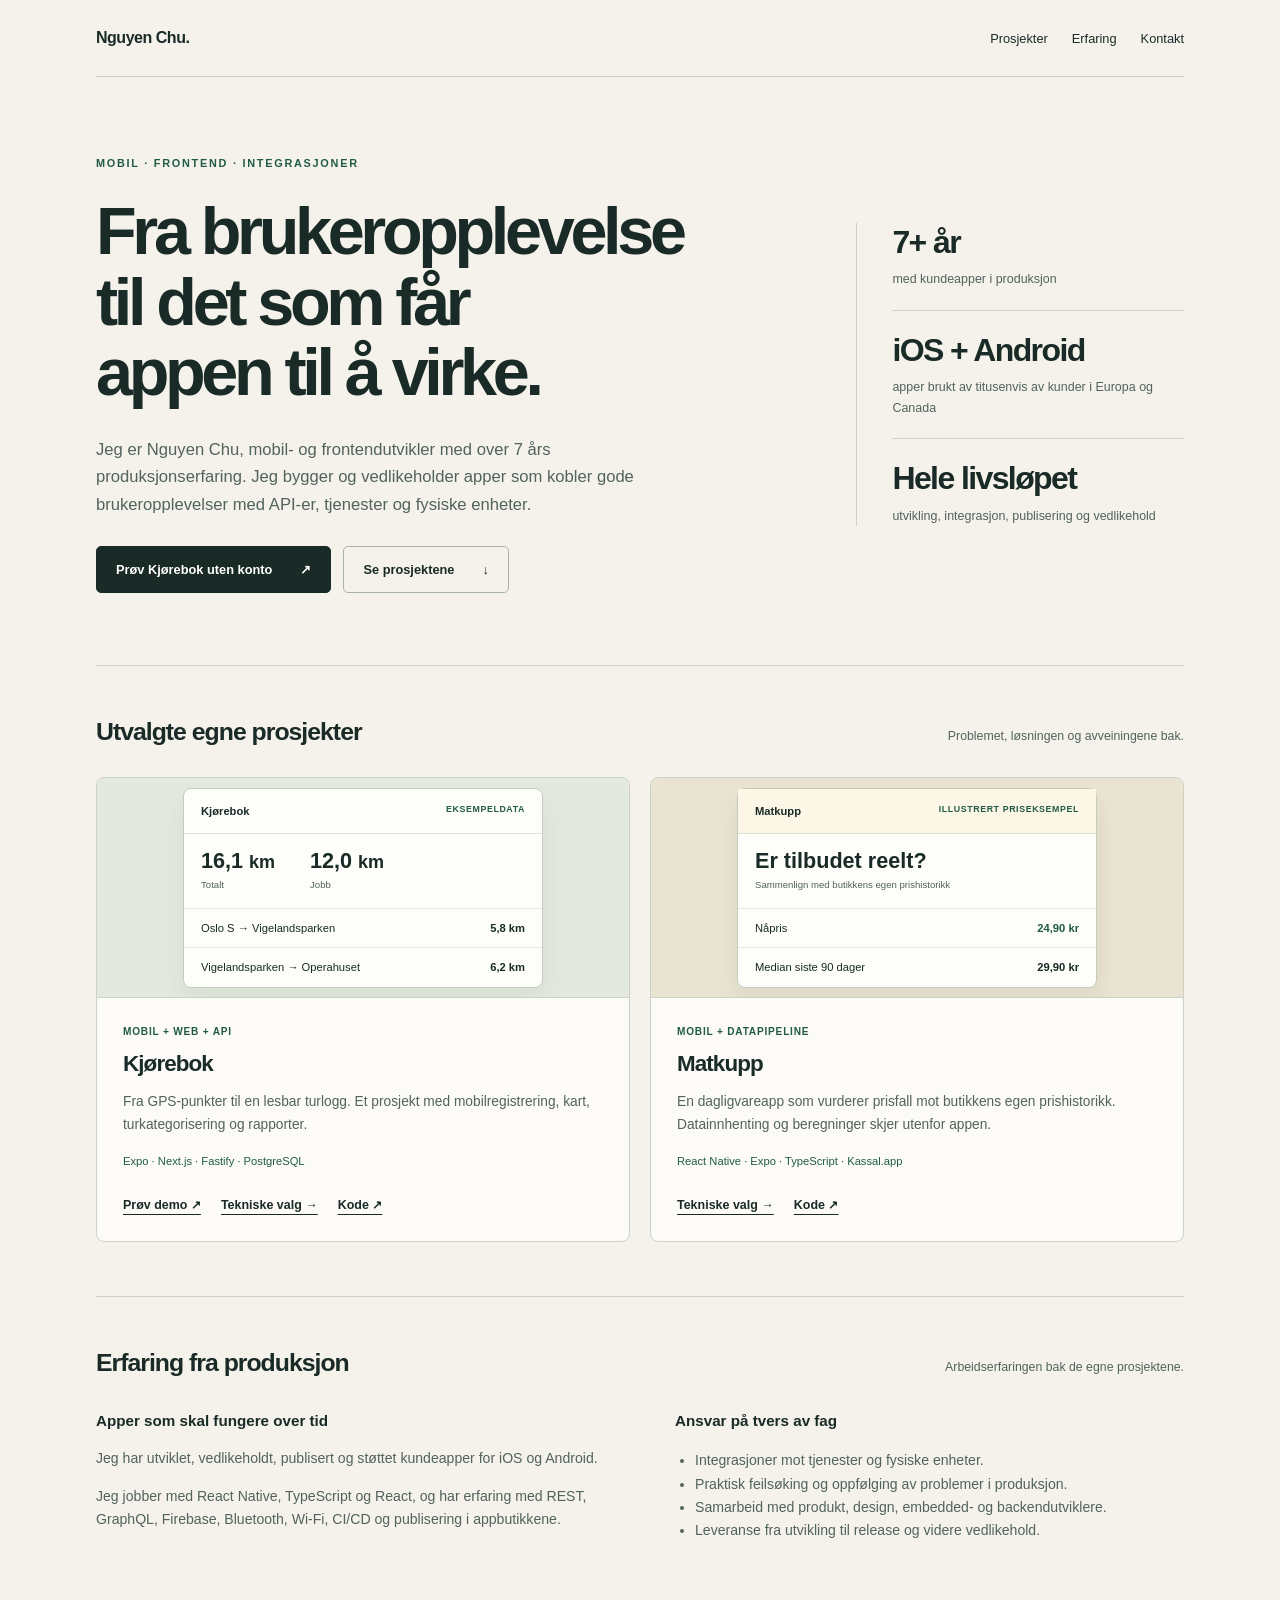
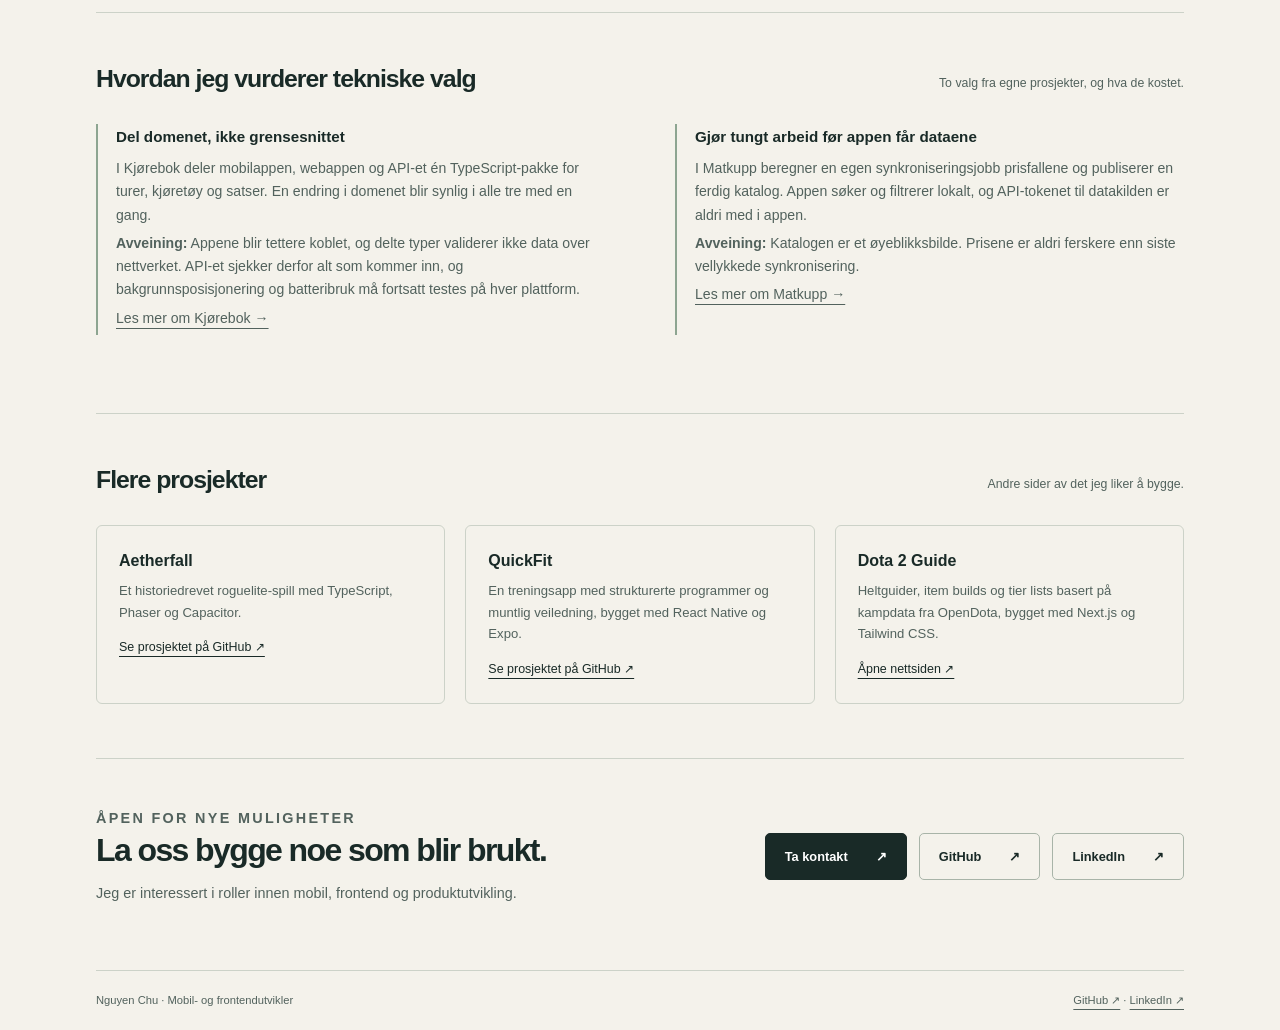
==== commit 5154e781: "Present Dota 2 Guide as a project and drop the Dagbok footer link Dota 2 Guide is public, so it move" ====
--- a/site/index.html
+++ b/site/index.html
@@ -7,6 +7,6 @@
 </div></section>
 <section id="erfaring" class="section"><div class="sectionhead"><h2>Erfaring fra produksjon</h2><p>Arbeidserfaringen bak de egne prosjektene.</p></div><div class="twocol"><div><h3>Apper som skal fungere over tid</h3><p>Jeg har utviklet, vedlikeholdt, publisert og støttet kundeapper for iOS og Android.</p><p>Jeg jobber med React Native, TypeScript og React, og har erfaring med REST, GraphQL, Firebase, Bluetooth, Wi-Fi, CI/CD og publisering i appbutikkene.</p></div><div><h3>Ansvar på tvers av fag</h3><ul><li>Integrasjoner mot tjenester og fysiske enheter.</li><li>Praktisk feilsøking og oppfølging av problemer i produksjon.</li><li>Samarbeid med produkt, design, embedded- og backendutviklere.</li><li>Leveranse fra utvikling til release og videre vedlikehold.</li></ul></div></div></section>
 <section class="section"><div class="sectionhead"><h2>Hvordan jeg vurderer tekniske valg</h2><p>To valg fra egne prosjekter, og hva de kostet.</p></div><div class="twocol"><div class="decision"><h3>Del domenet, ikke grensesnittet</h3><p>I Kjørebok deler mobilappen, webappen og API-et én TypeScript-pakke for turer, kjøretøy og satser. En endring i domenet blir synlig i alle tre med en gang.</p><p><strong>Avveining:</strong> Appene blir tettere koblet, og delte typer validerer ikke data over nettverket. API-et sjekker derfor alt som kommer inn, og bakgrunnsposisjonering og batteribruk må fortsatt testes på hver plattform.</p><p><a href="/prosjekter/kjorebok.html">Les mer om Kjørebok →</a></p></div><div class="decision"><h3>Gjør tungt arbeid før appen får dataene</h3><p>I Matkupp beregner en egen synkroniseringsjobb prisfallene og publiserer en ferdig katalog. Appen søker og filtrerer lokalt, og API-tokenet til datakilden er aldri med i appen.</p><p><strong>Avveining:</strong> Katalogen er et øyeblikksbilde. Prisene er aldri ferskere enn siste vellykkede synkronisering.</p><p><a href="/prosjekter/matkupp.html">Les mer om Matkupp →</a></p></div></div></section>
-<section class="section"><div class="sectionhead"><h2>Flere prosjekter</h2><p>Andre sider av det jeg liker å bygge.</p></div><div class="more"><article><h3>Aetherfall</h3><p>Et historiedrevet roguelite-spill med TypeScript, Phaser og Capacitor.</p><a href="https://github.com/nguyenchu/aetherfall">Se prosjektet på GitHub ↗</a></article><article><h3>QuickFit</h3><p>En treningsapp med strukturerte programmer og muntlig veiledning, bygget med React Native og Expo.</p><a href="https://github.com/nguyenchu/quickfit">Se prosjektet på GitHub ↗</a></article></div></section>
+<section class="section"><div class="sectionhead"><h2>Flere prosjekter</h2><p>Andre sider av det jeg liker å bygge.</p></div><div class="more"><article><h3>Aetherfall</h3><p>Et historiedrevet roguelite-spill med TypeScript, Phaser og Capacitor.</p><a href="https://github.com/nguyenchu/aetherfall">Se prosjektet på GitHub ↗</a></article><article><h3>QuickFit</h3><p>En treningsapp med strukturerte programmer og muntlig veiledning, bygget med React Native og Expo.</p><a href="https://github.com/nguyenchu/quickfit">Se prosjektet på GitHub ↗</a></article><article><h3>Dota 2 Guide</h3><p>Heltguider, item builds og tier lists basert på kampdata fra OpenDota, bygget med Next.js og Tailwind CSS.</p><a href="https://dota2guide.nguyenchu.com">Åpne nettsiden ↗</a></article></div></section>
 <section id="kontakt" class="contact"><div><p class="kicker">Åpen for nye muligheter</p><h2>La oss bygge noe som blir brukt.</h2><p>Jeg er interessert i roller innen mobil, frontend og produktutvikling.</p></div><div class="actions"><a class="button" href="mailto:nguyen.chu@hotmail.com">Ta kontakt <span>↗</span></a><a class="button secondary" href="https://github.com/nguyenchu">GitHub <span>↗</span></a><a class="button secondary" href="https://www.linkedin.com/in/nguyen-chu/">LinkedIn <span>↗</span></a></div></section>
-</main><footer><span>Nguyen Chu · Mobil- og frontendutvikler</span><span><a href="https://dagbok.nguyenchu.com">Dagbok</a> · <a href="https://dota2guide.nguyenchu.com">Dota 2 Guide</a> · <a href="https://github.com/nguyenchu">GitHub ↗</a> · <a href="https://www.linkedin.com/in/nguyen-chu/">LinkedIn ↗</a></span></footer></div></body></html>+</main><footer><span>Nguyen Chu · Mobil- og frontendutvikler</span><span><a href="https://github.com/nguyenchu">GitHub ↗</a> · <a href="https://www.linkedin.com/in/nguyen-chu/">LinkedIn ↗</a></span></footer></div></body></html>
--- a/site/styles.css
+++ b/site/styles.css
@@ -1 +1 @@
-:root{--bg:#f4f2eb;--ink:#192a27;--muted:#52625d;--line:#ccd2c8;--accent:#215b46;--paper:#fcfbf7}*{box-sizing:border-box}html{scroll-behavior:smooth;scroll-padding-top:30px}body{margin:0;background:var(--bg);color:var(--ink);font-family:Inter,"Avenir Next","Segoe UI",sans-serif;line-height:1.65}a{color:inherit;text-underline-offset:5px}a:hover{color:var(--accent)}a:focus-visible,summary:focus-visible{outline:3px solid #217252;outline-offset:6px}.wrap{max-width:1160px;margin:auto;padding:0 36px}.skip{position:absolute;top:-100px;left:20px;background:var(--ink);color:white;padding:12px;z-index:10}.skip:focus{top:10px}nav{display:flex;justify-content:space-between;align-items:center;gap:25px;padding:25px 0;border-bottom:1px solid var(--line)}.brand{text-decoration:none;font-size:1rem;font-weight:800;letter-spacing:-.03em}.navlinks{display:flex;gap:24px;font-size:.8rem}.navlinks a{text-decoration:none}.hero{display:grid;grid-template-columns:1.35fr .65fr;gap:80px;padding:78px 0 72px;align-items:center}.kicker{font-size:.68rem;font-weight:750;letter-spacing:.16em;text-transform:uppercase;color:var(--accent);margin:0 0 23px}.hero h1{font-size:clamp(2.8rem,5.2vw,4.4rem);line-height:1.06;letter-spacing:-.065em;max-width:730px;font-weight:650;margin:0 0 28px}.hero .lead{font-size:1.04rem;color:var(--muted);max-width:590px}.actions{display:flex;gap:12px;flex-wrap:wrap;margin-top:28px}.button{display:inline-flex;align-items:center;justify-content:center;gap:28px;background:var(--ink);color:white;padding:12px 19px;border:1px solid var(--ink);border-radius:5px;text-decoration:none;font-size:.8rem;font-weight:650}.button:hover{background:var(--accent);color:white}.button.secondary{background:transparent;color:var(--ink);border-color:#a8b4a8}.hero aside{border-left:1px solid var(--line);padding-left:35px}.stat{padding:20px 0;border-bottom:1px solid var(--line)}.stat:first-child{padding-top:0}.stat:last-child{border:0;padding-bottom:0}.stat strong{font-size:2rem;font-weight:550;letter-spacing:-.05em;display:block;line-height:1.2}.stat span{font-size:.78rem;color:var(--muted);display:block;margin-top:8px}.section{padding:46px 0 54px;border-top:1px solid var(--line)}.sectionhead{display:flex;justify-content:space-between;gap:30px;align-items:baseline;margin-bottom:24px}.sectionhead h2{font-size:1.55rem;letter-spacing:-.04em;margin:0;font-weight:600}.sectionhead p{font-size:.77rem;color:var(--muted);margin:0}.projects{display:grid;grid-template-columns:1fr 1fr;gap:20px}.project{background:var(--paper);border:1px solid var(--line);border-radius:8px;overflow:hidden;display:flex;flex-direction:column}.preview{height:220px;border-bottom:1px solid var(--line);padding:28px;display:flex;align-items:center;justify-content:center;overflow:hidden;background:#e4e9df}.mini{width:100%;max-width:360px;border:1px solid #c3cdbf;background:#fdfef9;border-radius:8px;box-shadow:0 12px 25px #223d2410;font-size:.7rem}.minihead{display:flex;justify-content:space-between;padding:13px 17px;border-bottom:1px solid #dbe1d5;font-weight:750}.minilabel{color:var(--accent);font-size:.55rem;font-weight:700;letter-spacing:.07em}.ministats{display:flex;gap:35px;padding:14px 17px}.ministats strong{display:block;font-size:1.35rem;line-height:1.25}.ministats span{font-size:.6rem;color:var(--muted)}.minirow{padding:10px 17px;border-top:1px solid #e4e7de;display:flex;justify-content:space-between;gap:8px}.preview.food{background:#e9e3d1}.food .minihead{background:#fbf6e5}.price{color:#215b46;font-weight:800}.projectbody{padding:26px;flex:1;display:flex;flex-direction:column;align-items:start}.project h3{font-size:1.4rem;letter-spacing:-.04em;margin:5px 0 8px}.projectbody>p{font-size:.86rem;color:var(--muted);margin:0 0 16px}.projectbody .tag{font-size:.63rem;letter-spacing:.08em;text-transform:uppercase;color:var(--accent);font-weight:750}.tech{font-size:.7rem!important;color:var(--accent)!important;margin-top:auto!important}.projectlinks{display:flex;gap:20px;flex-wrap:wrap;font-size:.78rem;font-weight:650;margin-top:8px}.twocol{display:grid;grid-template-columns:1fr 1fr;gap:70px}.twocol h3{font-size:.95rem;margin:0 0 8px}.twocol p,.twocol li{font-size:.88rem;color:var(--muted)}.twocol ul{padding-left:20px}.decision{border-left:2px solid #8da591;padding-left:18px;margin:24px 0}.decision:first-child,.twocol>.decision{margin-top:0}.decision p{margin:5px 0}.more{display:grid;grid-template-columns:1fr 1fr;gap:20px}.more article{border:1px solid var(--line);padding:22px;border-radius:6px}.more h3{font-size:1rem;margin:0 0 6px}.more p{font-size:.82rem;color:var(--muted);margin:0 0 10px}.more a{font-size:.78rem}.contact{padding:48px 0 65px;display:flex;justify-content:space-between;gap:30px;align-items:center;border-top:1px solid var(--line)}.contact h2{font-size:2rem;letter-spacing:-.05em;line-height:1.2;margin:0 0 12px}.contact p{font-size:.9rem;color:var(--muted);max-width:600px;margin:0}.contact .actions{margin:0}footer{display:flex;justify-content:space-between;gap:20px;font-size:.7rem;color:var(--muted);padding:20px 0;border-top:1px solid var(--line)}.essay{max-width:800px;padding:60px 0 70px}.essay h1{font-size:clamp(2.3rem,5vw,3.5rem);line-height:1.1;letter-spacing:-.06em;margin:0 0 25px}.essay .intro{font-size:1.15rem;color:var(--muted)}.essay h2{font-size:1.4rem;letter-spacing:-.03em;margin:42px 0 14px}.essay h3{font-size:1rem;margin:25px 0 10px}.essay p,.essay li{font-size:.95rem;color:var(--muted)}.essay a{color:var(--accent)}.essay .button{color:white}.essay .button.secondary{color:var(--ink)}.factbox{background:var(--paper);border:1px solid var(--line);padding:20px 24px;border-radius:7px;margin:28px 0}.factbox p{margin:6px 0;font-size:.85rem}.architecture{padding:20px;background:#e4e9df;font-family:ui-monospace,monospace;white-space:pre-wrap;font-size:.78rem;border-radius:7px;overflow-wrap:anywhere}.note{font-size:.75rem!important;color:var(--muted)}.essay figure{margin:30px 0}.essay img{width:100%;height:auto;border:1px solid var(--line);border-radius:6px}.essay figcaption{font-size:.75rem;color:var(--muted);margin-top:8px}@media(max-width:760px){.wrap{padding:0 21px}.hero{grid-template-columns:1fr;gap:35px;padding:46px 0}.hero aside{display:grid;grid-template-columns:1fr 1fr;border-left:0;padding:0;border-top:1px solid var(--line);padding-top:25px;gap:20px}.stat{padding:0;border:0}.stat strong{font-size:1.5rem}.stat:last-child{grid-column:1/-1}.projects,.twocol,.more{grid-template-columns:1fr}.twocol{gap:28px}.sectionhead{display:block}.sectionhead p{margin-top:8px}.section{padding:35px 0}.navlinks{gap:16px}.navlinks a:last-child{display:none}.contact{flex-direction:column;align-items:start}.preview{height:210px}.projectbody{padding:22px}.essay{padding-top:40px}footer{flex-wrap:wrap}.hero h1{font-size:3rem}}@media(prefers-reduced-motion:reduce){html{scroll-behavior:auto}}
+:root{--bg:#f4f2eb;--ink:#192a27;--muted:#52625d;--line:#ccd2c8;--accent:#215b46;--paper:#fcfbf7}*{box-sizing:border-box}html{scroll-behavior:smooth;scroll-padding-top:30px}body{margin:0;background:var(--bg);color:var(--ink);font-family:Inter,"Avenir Next","Segoe UI",sans-serif;line-height:1.65}a{color:inherit;text-underline-offset:5px}a:hover{color:var(--accent)}a:focus-visible,summary:focus-visible{outline:3px solid #217252;outline-offset:6px}.wrap{max-width:1160px;margin:auto;padding:0 36px}.skip{position:absolute;top:-100px;left:20px;background:var(--ink);color:white;padding:12px;z-index:10}.skip:focus{top:10px}nav{display:flex;justify-content:space-between;align-items:center;gap:25px;padding:25px 0;border-bottom:1px solid var(--line)}.brand{text-decoration:none;font-size:1rem;font-weight:800;letter-spacing:-.03em}.navlinks{display:flex;gap:24px;font-size:.8rem}.navlinks a{text-decoration:none}.hero{display:grid;grid-template-columns:1.35fr .65fr;gap:80px;padding:78px 0 72px;align-items:center}.kicker{font-size:.68rem;font-weight:750;letter-spacing:.16em;text-transform:uppercase;color:var(--accent);margin:0 0 23px}.hero h1{font-size:clamp(2.8rem,5.2vw,4.4rem);line-height:1.06;letter-spacing:-.065em;max-width:730px;font-weight:650;margin:0 0 28px}.hero .lead{font-size:1.04rem;color:var(--muted);max-width:590px}.actions{display:flex;gap:12px;flex-wrap:wrap;margin-top:28px}.button{display:inline-flex;align-items:center;justify-content:center;gap:28px;background:var(--ink);color:white;padding:12px 19px;border:1px solid var(--ink);border-radius:5px;text-decoration:none;font-size:.8rem;font-weight:650}.button:hover{background:var(--accent);color:white}.button.secondary{background:transparent;color:var(--ink);border-color:#a8b4a8}.hero aside{border-left:1px solid var(--line);padding-left:35px}.stat{padding:20px 0;border-bottom:1px solid var(--line)}.stat:first-child{padding-top:0}.stat:last-child{border:0;padding-bottom:0}.stat strong{font-size:2rem;font-weight:550;letter-spacing:-.05em;display:block;line-height:1.2}.stat span{font-size:.78rem;color:var(--muted);display:block;margin-top:8px}.section{padding:46px 0 54px;border-top:1px solid var(--line)}.sectionhead{display:flex;justify-content:space-between;gap:30px;align-items:baseline;margin-bottom:24px}.sectionhead h2{font-size:1.55rem;letter-spacing:-.04em;margin:0;font-weight:600}.sectionhead p{font-size:.77rem;color:var(--muted);margin:0}.projects{display:grid;grid-template-columns:1fr 1fr;gap:20px}.project{background:var(--paper);border:1px solid var(--line);border-radius:8px;overflow:hidden;display:flex;flex-direction:column}.preview{height:220px;border-bottom:1px solid var(--line);padding:28px;display:flex;align-items:center;justify-content:center;overflow:hidden;background:#e4e9df}.mini{width:100%;max-width:360px;border:1px solid #c3cdbf;background:#fdfef9;border-radius:8px;box-shadow:0 12px 25px #223d2410;font-size:.7rem}.minihead{display:flex;justify-content:space-between;padding:13px 17px;border-bottom:1px solid #dbe1d5;font-weight:750}.minilabel{color:var(--accent);font-size:.55rem;font-weight:700;letter-spacing:.07em}.ministats{display:flex;gap:35px;padding:14px 17px}.ministats strong{display:block;font-size:1.35rem;line-height:1.25}.ministats span{font-size:.6rem;color:var(--muted)}.minirow{padding:10px 17px;border-top:1px solid #e4e7de;display:flex;justify-content:space-between;gap:8px}.preview.food{background:#e9e3d1}.food .minihead{background:#fbf6e5}.price{color:#215b46;font-weight:800}.projectbody{padding:26px;flex:1;display:flex;flex-direction:column;align-items:start}.project h3{font-size:1.4rem;letter-spacing:-.04em;margin:5px 0 8px}.projectbody>p{font-size:.86rem;color:var(--muted);margin:0 0 16px}.projectbody .tag{font-size:.63rem;letter-spacing:.08em;text-transform:uppercase;color:var(--accent);font-weight:750}.tech{font-size:.7rem!important;color:var(--accent)!important;margin-top:auto!important}.projectlinks{display:flex;gap:20px;flex-wrap:wrap;font-size:.78rem;font-weight:650;margin-top:8px}.twocol{display:grid;grid-template-columns:1fr 1fr;gap:70px}.twocol h3{font-size:.95rem;margin:0 0 8px}.twocol p,.twocol li{font-size:.88rem;color:var(--muted)}.twocol ul{padding-left:20px}.decision{border-left:2px solid #8da591;padding-left:18px;margin:24px 0}.decision:first-child,.twocol>.decision{margin-top:0}.decision p{margin:5px 0}.more{display:grid;grid-template-columns:repeat(3,1fr);gap:20px}.more article{border:1px solid var(--line);padding:22px;border-radius:6px}.more h3{font-size:1rem;margin:0 0 6px}.more p{font-size:.82rem;color:var(--muted);margin:0 0 10px}.more a{font-size:.78rem}.contact{padding:48px 0 65px;display:flex;justify-content:space-between;gap:30px;align-items:center;border-top:1px solid var(--line)}.contact h2{font-size:2rem;letter-spacing:-.05em;line-height:1.2;margin:0 0 12px}.contact p{font-size:.9rem;color:var(--muted);max-width:600px;margin:0}.contact .actions{margin:0}footer{display:flex;justify-content:space-between;gap:20px;font-size:.7rem;color:var(--muted);padding:20px 0;border-top:1px solid var(--line)}.essay{max-width:800px;padding:60px 0 70px}.essay h1{font-size:clamp(2.3rem,5vw,3.5rem);line-height:1.1;letter-spacing:-.06em;margin:0 0 25px}.essay .intro{font-size:1.15rem;color:var(--muted)}.essay h2{font-size:1.4rem;letter-spacing:-.03em;margin:42px 0 14px}.essay h3{font-size:1rem;margin:25px 0 10px}.essay p,.essay li{font-size:.95rem;color:var(--muted)}.essay a{color:var(--accent)}.essay .button{color:white}.essay .button.secondary{color:var(--ink)}.factbox{background:var(--paper);border:1px solid var(--line);padding:20px 24px;border-radius:7px;margin:28px 0}.factbox p{margin:6px 0;font-size:.85rem}.architecture{padding:20px;background:#e4e9df;font-family:ui-monospace,monospace;white-space:pre-wrap;font-size:.78rem;border-radius:7px;overflow-wrap:anywhere}.note{font-size:.75rem!important;color:var(--muted)}.essay figure{margin:30px 0}.essay img{width:100%;height:auto;border:1px solid var(--line);border-radius:6px}.essay figcaption{font-size:.75rem;color:var(--muted);margin-top:8px}@media(max-width:760px){.wrap{padding:0 21px}.hero{grid-template-columns:1fr;gap:35px;padding:46px 0}.hero aside{display:grid;grid-template-columns:1fr 1fr;border-left:0;padding:0;border-top:1px solid var(--line);padding-top:25px;gap:20px}.stat{padding:0;border:0}.stat strong{font-size:1.5rem}.stat:last-child{grid-column:1/-1}.projects,.twocol,.more{grid-template-columns:1fr}.twocol{gap:28px}.sectionhead{display:block}.sectionhead p{margin-top:8px}.section{padding:35px 0}.navlinks{gap:16px}.navlinks a:last-child{display:none}.contact{flex-direction:column;align-items:start}.preview{height:210px}.projectbody{padding:22px}.essay{padding-top:40px}footer{flex-wrap:wrap}.hero h1{font-size:3rem}}@media(prefers-reduced-motion:reduce){html{scroll-behavior:auto}}
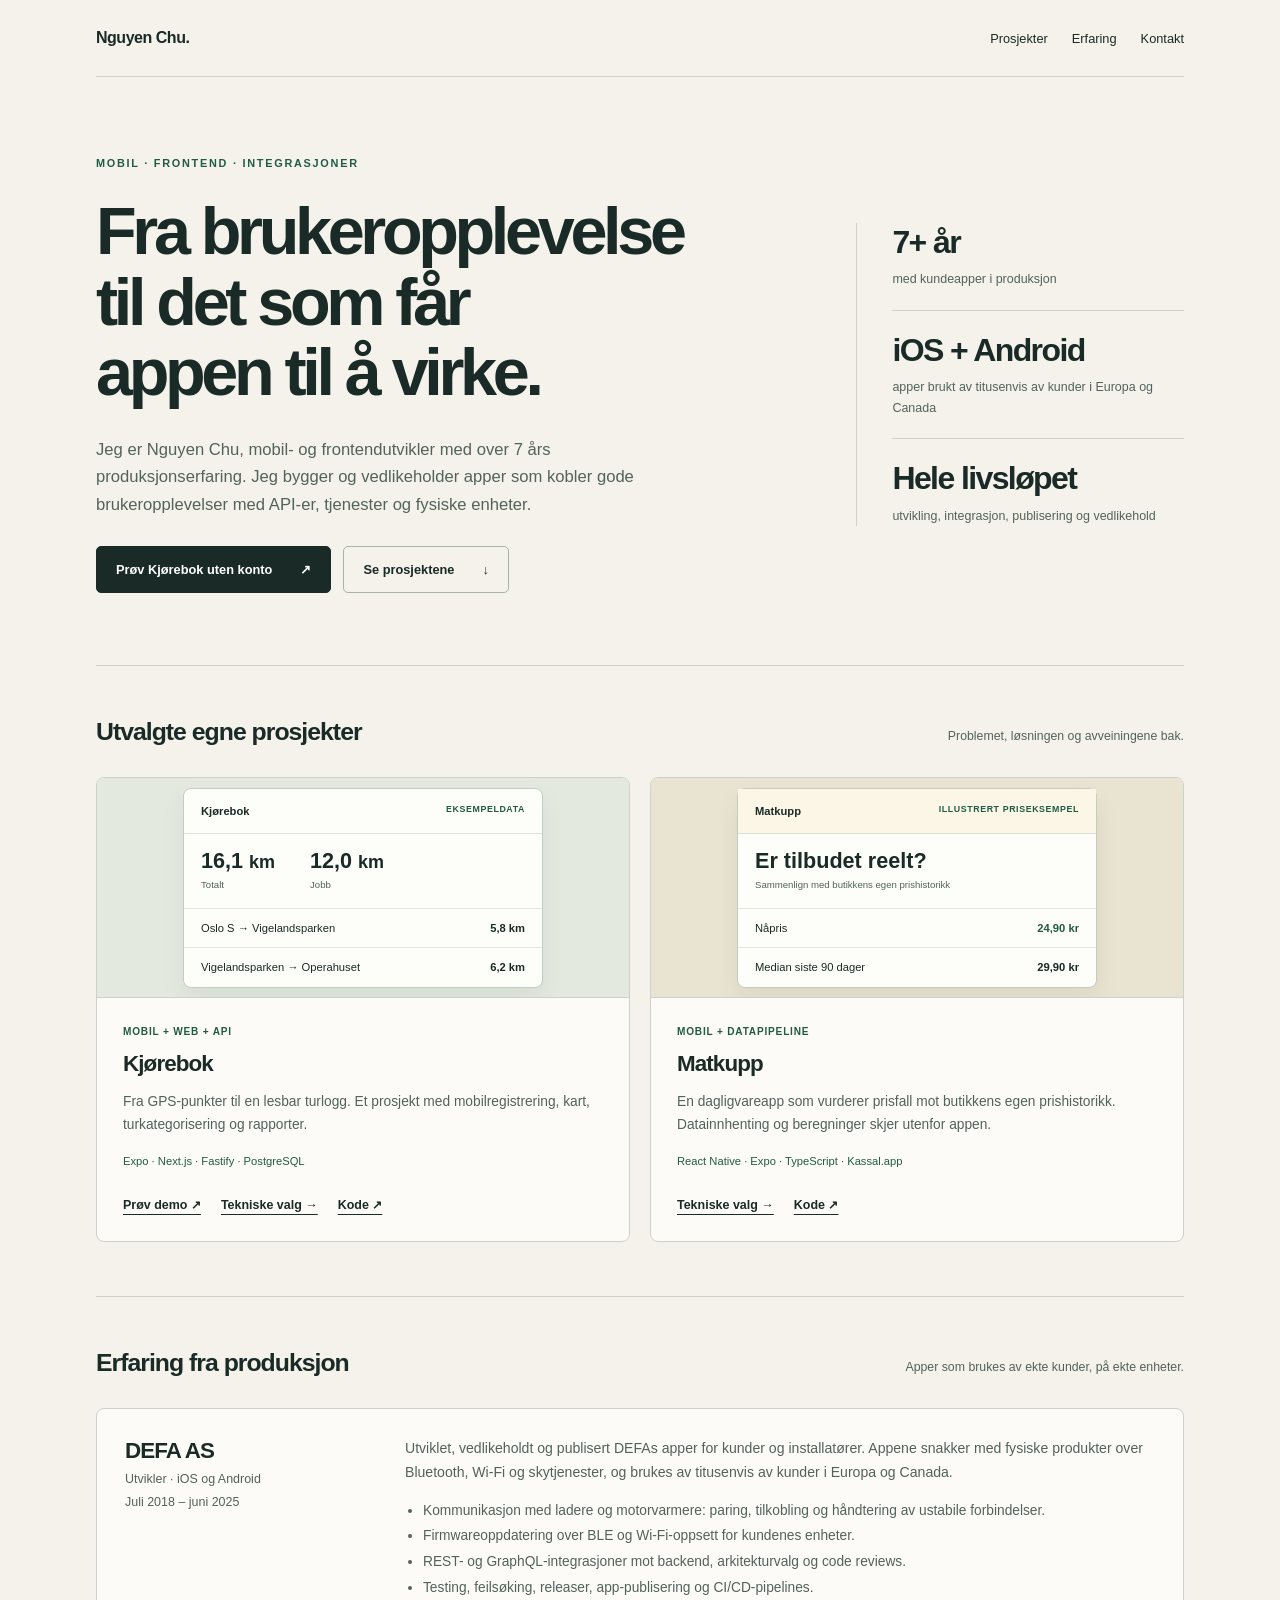
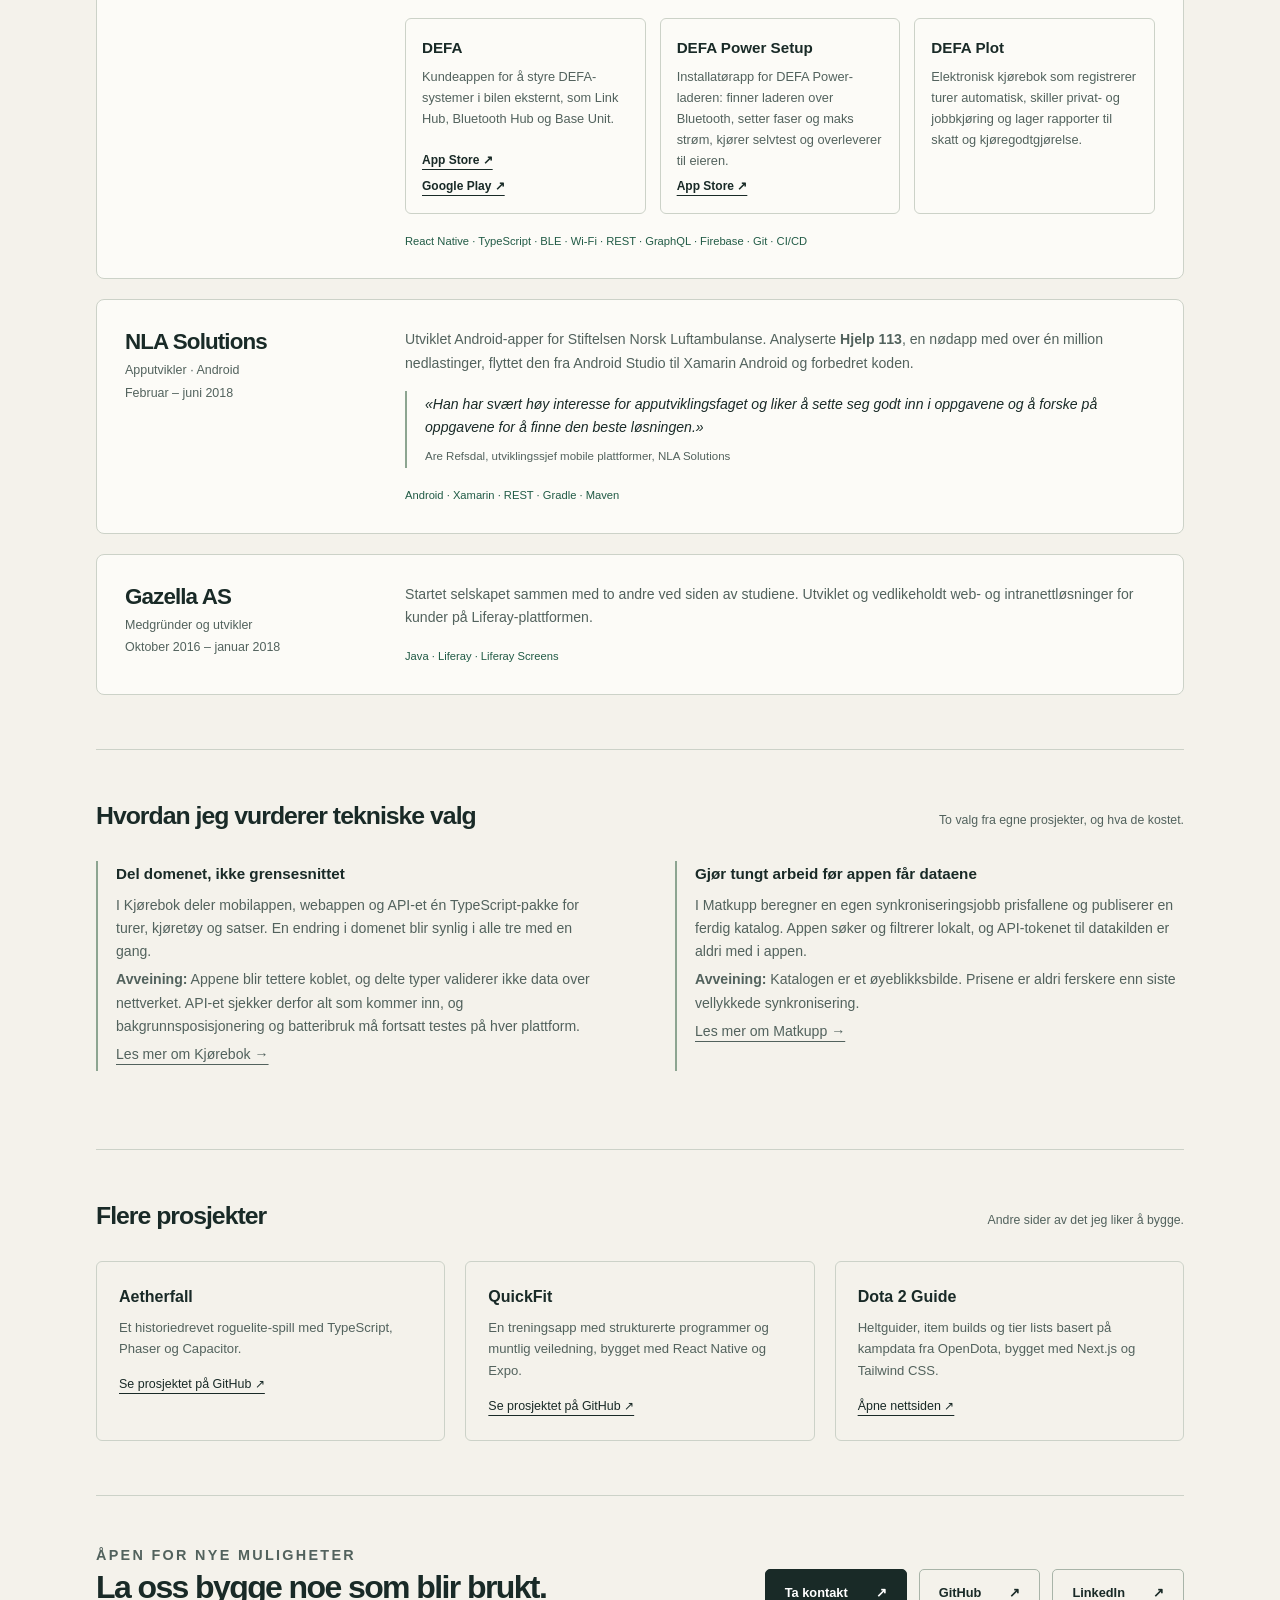
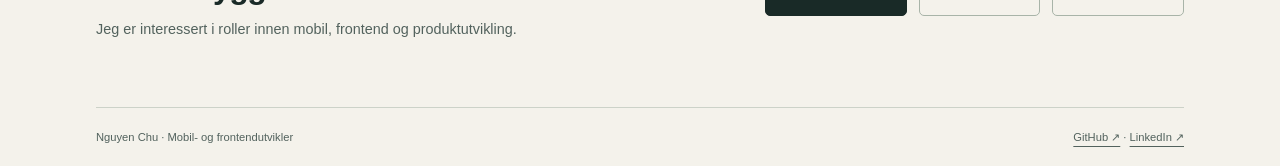
==== commit 01e436ca: "Show DEFA, NLA Solutions and Gazella in the experience section Each employer gets its own card with " ====
--- a/site/index.html
+++ b/site/index.html
@@ -1,12 +1,12 @@
 <!doctype html>
-<html lang="nb"><head><meta charset="utf-8"><meta name="viewport" content="width=device-width, initial-scale=1"><title>Nguyen Chu – mobil- og frontendutvikler</title><meta name="description" content="Over 7 års produksjonserfaring med mobilapper. Se prosjekter, tekniske vurderinger og en åpen Kjørebok-demo."><meta name="theme-color" content="#f4f2eb"><meta property="og:title" content="Nguyen Chu – mobil- og frontendutvikler"><meta property="og:description" content="Over 7 års produksjonserfaring med mobilapper. Se prosjekter, tekniske vurderinger og en åpen Kjørebok-demo."><meta property="og:type" content="website"><meta property="og:url" content="https://nguyenchu.com/"><meta property="og:image" content="https://nguyenchu.com/images/kjorebok-demo.png"><meta property="og:image:width" content="1280"><meta property="og:image:height" content="720"><meta property="og:image:alt" content="Kjørebok-demo med eksempelturer og en rute på kart"><meta name="twitter:card" content="summary_large_image"><link rel="canonical" href="https://nguyenchu.com/"><link rel="stylesheet" href="styles.css"><link rel="icon" href="favicon.svg" type="image/svg+xml"></head><body><a class="skip" href="#innhold">Hopp til innhold</a><div class="wrap"><nav aria-label="Hovedmeny"><a class="brand" href="/">Nguyen Chu<span aria-hidden="true">.</span></a><div class="navlinks"><a href="/#prosjekter">Prosjekter</a><a href="/#erfaring">Erfaring</a><a href="/#kontakt">Kontakt</a></div></nav><main id="innhold">
+<html lang="nb"><head><meta charset="utf-8"><meta name="viewport" content="width=device-width, initial-scale=1"><title>Nguyen Chu – mobil- og frontendutvikler</title><meta name="description" content="Over 7 års produksjonserfaring med mobilapper. Se prosjekter, tekniske vurderinger og en åpen Kjørebok-demo."><meta name="theme-color" content="#f4f2eb"><meta property="og:title" content="Nguyen Chu – mobil- og frontendutvikler"><meta property="og:description" content="Over 7 års produksjonserfaring med mobilapper. Se prosjekter, tekniske vurderinger og en åpen Kjørebok-demo."><meta property="og:type" content="website"><meta property="og:url" content="https://nguyenchu.com/"><meta property="og:image" content="https://nguyenchu.com/images/kjorebok-demo.png"><meta property="og:image:width" content="1280"><meta property="og:image:height" content="720"><meta property="og:image:alt" content="Kjørebok-demo med eksempelturer og en rute på kart"><meta name="twitter:card" content="summary_large_image"><link rel="canonical" href="https://nguyenchu.com/"><link rel="stylesheet" href="styles.css?v=3"><link rel="icon" href="favicon.svg" type="image/svg+xml"></head><body><a class="skip" href="#innhold">Hopp til innhold</a><div class="wrap"><nav aria-label="Hovedmeny"><a class="brand" href="/">Nguyen Chu<span aria-hidden="true">.</span></a><div class="navlinks"><a href="/#prosjekter">Prosjekter</a><a href="/#erfaring">Erfaring</a><a href="/#kontakt">Kontakt</a></div></nav><main id="innhold">
 <section class="hero"><div><p class="kicker">Mobil · Frontend · Integrasjoner</p><h1>Fra brukeropplevelse<br>til det som får<br>appen til å virke.</h1><p class="lead">Jeg er Nguyen Chu, mobil- og frontendutvikler med over 7 års produksjonserfaring. Jeg bygger og vedlikeholder apper som kobler gode brukeropplevelser med API-er, tjenester og fysiske enheter.</p><div class="actions"><a class="button" href="https://kjorebok.nguyenchu.com/demo">Prøv Kjørebok uten konto <span>↗</span></a><a class="button secondary" href="#prosjekter">Se prosjektene <span>↓</span></a></div></div><aside aria-label="Erfaring i korte trekk"><div class="stat"><strong>7+ år</strong><span>med kundeapper i produksjon</span></div><div class="stat"><strong>iOS + Android</strong><span>apper brukt av titusenvis av kunder i Europa og Canada</span></div><div class="stat"><strong>Hele livsløpet</strong><span>utvikling, integrasjon, publisering og vedlikehold</span></div></aside></section>
 <section id="prosjekter" class="section"><div class="sectionhead"><h2>Utvalgte egne prosjekter</h2><p>Problemet, løsningen og avveiningene bak.</p></div><div class="projects">
 <article class="project"><div class="preview" aria-hidden="true"><div class="mini"><div class="minihead"><span>Kjørebok</span><span class="minilabel">EKSEMPELDATA</span></div><div class="ministats"><div><strong>16,1 <small>km</small></strong><span>Totalt</span></div><div><strong>12,0 <small>km</small></strong><span>Jobb</span></div></div><div class="minirow"><span>Oslo S → Vigelandsparken</span><b>5,8 km</b></div><div class="minirow"><span>Vigelandsparken → Operahuset</span><b>6,2 km</b></div></div></div><div class="projectbody"><span class="tag">Mobil + web + API</span><h3>Kjørebok</h3><p>Fra GPS-punkter til en lesbar turlogg. Et prosjekt med mobilregistrering, kart, turkategorisering og rapporter.</p><p class="tech">Expo · Next.js · Fastify · PostgreSQL</p><div class="projectlinks"><a href="https://kjorebok.nguyenchu.com/demo">Prøv demo ↗</a><a href="prosjekter/kjorebok.html">Tekniske valg →</a><a href="https://github.com/nguyenchu/kjorebok">Kode ↗</a></div></div></article>
 <article class="project"><div class="preview food" aria-hidden="true"><div class="mini"><div class="minihead"><span>Matkupp</span><span class="minilabel">ILLUSTRERT PRISEKSEMPEL</span></div><div class="ministats"><div><strong>Er tilbudet reelt?</strong><span>Sammenlign med butikkens egen prishistorikk</span></div></div><div class="minirow"><span>Nåpris</span><b class="price">24,90 kr</b></div><div class="minirow"><span>Median siste 90 dager</span><b>29,90 kr</b></div></div></div><div class="projectbody"><span class="tag">Mobil + datapipeline</span><h3>Matkupp</h3><p>En dagligvareapp som vurderer prisfall mot butikkens egen prishistorikk. Datainnhenting og beregninger skjer utenfor appen.</p><p class="tech">React Native · Expo · TypeScript · Kassal.app</p><div class="projectlinks"><a href="prosjekter/matkupp.html">Tekniske valg →</a><a href="https://github.com/nguyenchu/melk-og-brod">Kode ↗</a></div></div></article>
 </div></section>
-<section id="erfaring" class="section"><div class="sectionhead"><h2>Erfaring fra produksjon</h2><p>Arbeidserfaringen bak de egne prosjektene.</p></div><div class="twocol"><div><h3>Apper som skal fungere over tid</h3><p>Jeg har utviklet, vedlikeholdt, publisert og støttet kundeapper for iOS og Android.</p><p>Jeg jobber med React Native, TypeScript og React, og har erfaring med REST, GraphQL, Firebase, Bluetooth, Wi-Fi, CI/CD og publisering i appbutikkene.</p></div><div><h3>Ansvar på tvers av fag</h3><ul><li>Integrasjoner mot tjenester og fysiske enheter.</li><li>Praktisk feilsøking og oppfølging av problemer i produksjon.</li><li>Samarbeid med produkt, design, embedded- og backendutviklere.</li><li>Leveranse fra utvikling til release og videre vedlikehold.</li></ul></div></div></section>
+<section id="erfaring" class="section"><div class="sectionhead"><h2>Erfaring fra produksjon</h2><p>Apper som brukes av ekte kunder, på ekte enheter.</p></div><div class="jobs"><article class="job"><div class="jobmeta"><h3>DEFA AS</h3><p>Utvikler · iOS og Android</p><p>Juli 2018 – juni 2025</p></div><div class="jobbody"><p>Utviklet, vedlikeholdt og publisert DEFAs apper for kunder og installatører. Appene snakker med fysiske produkter over Bluetooth, Wi-Fi og skytjenester, og brukes av titusenvis av kunder i Europa og Canada.</p><ul class="duties"><li>Kommunikasjon med ladere og motorvarmere: paring, tilkobling og håndtering av ustabile forbindelser.</li><li>Firmwareoppdatering over BLE og Wi-Fi-oppsett for kundenes enheter.</li><li>REST- og GraphQL-integrasjoner mot backend, arkitekturvalg og code reviews.</li><li>Testing, feilsøking, releaser, app-publisering og CI/CD-pipelines.</li></ul><ul class="apps"><li><strong>DEFA</strong><span>Kundeappen for å styre DEFA-systemer i bilen eksternt, som Link Hub, Bluetooth Hub og Base Unit.</span><a href="https://apps.apple.com/no/app/defa/id542334548">App Store ↗</a> <a href="https://play.google.com/store/apps/details?id=com.est.defa">Google Play ↗</a></li><li><strong>DEFA Power Setup</strong><span>Installatørapp for DEFA Power-laderen: finner laderen over Bluetooth, setter faser og maks strøm, kjører selvtest og overleverer til eieren.</span><a href="https://apps.apple.com/app/id1594348702">App Store ↗</a></li><li><strong>DEFA Plot</strong><span>Elektronisk kjørebok som registrerer turer automatisk, skiller privat- og jobbkjøring og lager rapporter til skatt og kjøregodtgjørelse.</span></li></ul><p class="tech">React Native · TypeScript · BLE · Wi-Fi · REST · GraphQL · Firebase · Git · CI/CD</p></div></article><article class="job"><div class="jobmeta"><h3>NLA Solutions</h3><p>Apputvikler · Android</p><p>Februar – juni 2018</p></div><div class="jobbody"><p>Utviklet Android-apper for Stiftelsen Norsk Luftambulanse. Analyserte <strong>Hjelp 113</strong>, en nødapp med over én million nedlastinger, flyttet den fra Android Studio til Xamarin Android og forbedret koden.</p><blockquote>«Han har svært høy interesse for apputviklingsfaget og liker å sette seg godt inn i oppgavene og å forske på oppgavene for å finne den beste løsningen.»<cite>Are Refsdal, utviklingssjef mobile plattformer, NLA Solutions</cite></blockquote><p class="tech">Android · Xamarin · REST · Gradle · Maven</p></div></article><article class="job"><div class="jobmeta"><h3>Gazella AS</h3><p>Medgründer og utvikler</p><p>Oktober 2016 – januar 2018</p></div><div class="jobbody"><p>Startet selskapet sammen med to andre ved siden av studiene. Utviklet og vedlikeholdt web- og intranettløsninger for kunder på Liferay-plattformen.</p><p class="tech">Java · Liferay · Liferay Screens</p></div></article></div></section>
 <section class="section"><div class="sectionhead"><h2>Hvordan jeg vurderer tekniske valg</h2><p>To valg fra egne prosjekter, og hva de kostet.</p></div><div class="twocol"><div class="decision"><h3>Del domenet, ikke grensesnittet</h3><p>I Kjørebok deler mobilappen, webappen og API-et én TypeScript-pakke for turer, kjøretøy og satser. En endring i domenet blir synlig i alle tre med en gang.</p><p><strong>Avveining:</strong> Appene blir tettere koblet, og delte typer validerer ikke data over nettverket. API-et sjekker derfor alt som kommer inn, og bakgrunnsposisjonering og batteribruk må fortsatt testes på hver plattform.</p><p><a href="/prosjekter/kjorebok.html">Les mer om Kjørebok →</a></p></div><div class="decision"><h3>Gjør tungt arbeid før appen får dataene</h3><p>I Matkupp beregner en egen synkroniseringsjobb prisfallene og publiserer en ferdig katalog. Appen søker og filtrerer lokalt, og API-tokenet til datakilden er aldri med i appen.</p><p><strong>Avveining:</strong> Katalogen er et øyeblikksbilde. Prisene er aldri ferskere enn siste vellykkede synkronisering.</p><p><a href="/prosjekter/matkupp.html">Les mer om Matkupp →</a></p></div></div></section>
 <section class="section"><div class="sectionhead"><h2>Flere prosjekter</h2><p>Andre sider av det jeg liker å bygge.</p></div><div class="more"><article><h3>Aetherfall</h3><p>Et historiedrevet roguelite-spill med TypeScript, Phaser og Capacitor.</p><a href="https://github.com/nguyenchu/aetherfall">Se prosjektet på GitHub ↗</a></article><article><h3>QuickFit</h3><p>En treningsapp med strukturerte programmer og muntlig veiledning, bygget med React Native og Expo.</p><a href="https://github.com/nguyenchu/quickfit">Se prosjektet på GitHub ↗</a></article><article><h3>Dota 2 Guide</h3><p>Heltguider, item builds og tier lists basert på kampdata fra OpenDota, bygget med Next.js og Tailwind CSS.</p><a href="https://dota2guide.nguyenchu.com">Åpne nettsiden ↗</a></article></div></section>
-<section id="kontakt" class="contact"><div><p class="kicker">Åpen for nye muligheter</p><h2>La oss bygge noe som blir brukt.</h2><p>Jeg er interessert i roller innen mobil, frontend og produktutvikling.</p></div><div class="actions"><a class="button" href="mailto:nguyen.chu@hotmail.com">Ta kontakt <span>↗</span></a><a class="button secondary" href="https://github.com/nguyenchu">GitHub <span>↗</span></a><a class="button secondary" href="https://www.linkedin.com/in/nguyen-chu/">LinkedIn <span>↗</span></a></div></section>
-</main><footer><span>Nguyen Chu · Mobil- og frontendutvikler</span><span><a href="https://github.com/nguyenchu">GitHub ↗</a> · <a href="https://www.linkedin.com/in/nguyen-chu/">LinkedIn ↗</a></span></footer></div></body></html>+<section id="kontakt" class="contact"><div><p class="kicker">Åpen for nye muligheter</p><h2>La oss bygge noe som blir brukt.</h2><p>Jeg er interessert i roller innen mobil, frontend og produktutvikling.</p></div><div class="actions"><a class="button" href="mailto:kontakt@nguyenchu.com">Ta kontakt <span>↗</span></a><a class="button secondary" href="https://github.com/nguyenchu">GitHub <span>↗</span></a><a class="button secondary" href="https://www.linkedin.com/in/nguyen-chu/">LinkedIn <span>↗</span></a></div></section>
+</main><footer><span>Nguyen Chu · Mobil- og frontendutvikler</span><span><a href="https://github.com/nguyenchu">GitHub ↗</a> · <a href="https://www.linkedin.com/in/nguyen-chu/">LinkedIn ↗</a></span></footer></div></body></html>
--- a/site/styles.css
+++ b/site/styles.css
@@ -1 +1,4 @@
 :root{--bg:#f4f2eb;--ink:#192a27;--muted:#52625d;--line:#ccd2c8;--accent:#215b46;--paper:#fcfbf7}*{box-sizing:border-box}html{scroll-behavior:smooth;scroll-padding-top:30px}body{margin:0;background:var(--bg);color:var(--ink);font-family:Inter,"Avenir Next","Segoe UI",sans-serif;line-height:1.65}a{color:inherit;text-underline-offset:5px}a:hover{color:var(--accent)}a:focus-visible,summary:focus-visible{outline:3px solid #217252;outline-offset:6px}.wrap{max-width:1160px;margin:auto;padding:0 36px}.skip{position:absolute;top:-100px;left:20px;background:var(--ink);color:white;padding:12px;z-index:10}.skip:focus{top:10px}nav{display:flex;justify-content:space-between;align-items:center;gap:25px;padding:25px 0;border-bottom:1px solid var(--line)}.brand{text-decoration:none;font-size:1rem;font-weight:800;letter-spacing:-.03em}.navlinks{display:flex;gap:24px;font-size:.8rem}.navlinks a{text-decoration:none}.hero{display:grid;grid-template-columns:1.35fr .65fr;gap:80px;padding:78px 0 72px;align-items:center}.kicker{font-size:.68rem;font-weight:750;letter-spacing:.16em;text-transform:uppercase;color:var(--accent);margin:0 0 23px}.hero h1{font-size:clamp(2.8rem,5.2vw,4.4rem);line-height:1.06;letter-spacing:-.065em;max-width:730px;font-weight:650;margin:0 0 28px}.hero .lead{font-size:1.04rem;color:var(--muted);max-width:590px}.actions{display:flex;gap:12px;flex-wrap:wrap;margin-top:28px}.button{display:inline-flex;align-items:center;justify-content:center;gap:28px;background:var(--ink);color:white;padding:12px 19px;border:1px solid var(--ink);border-radius:5px;text-decoration:none;font-size:.8rem;font-weight:650}.button:hover{background:var(--accent);color:white}.button.secondary{background:transparent;color:var(--ink);border-color:#a8b4a8}.hero aside{border-left:1px solid var(--line);padding-left:35px}.stat{padding:20px 0;border-bottom:1px solid var(--line)}.stat:first-child{padding-top:0}.stat:last-child{border:0;padding-bottom:0}.stat strong{font-size:2rem;font-weight:550;letter-spacing:-.05em;display:block;line-height:1.2}.stat span{font-size:.78rem;color:var(--muted);display:block;margin-top:8px}.section{padding:46px 0 54px;border-top:1px solid var(--line)}.sectionhead{display:flex;justify-content:space-between;gap:30px;align-items:baseline;margin-bottom:24px}.sectionhead h2{font-size:1.55rem;letter-spacing:-.04em;margin:0;font-weight:600}.sectionhead p{font-size:.77rem;color:var(--muted);margin:0}.projects{display:grid;grid-template-columns:1fr 1fr;gap:20px}.project{background:var(--paper);border:1px solid var(--line);border-radius:8px;overflow:hidden;display:flex;flex-direction:column}.preview{height:220px;border-bottom:1px solid var(--line);padding:28px;display:flex;align-items:center;justify-content:center;overflow:hidden;background:#e4e9df}.mini{width:100%;max-width:360px;border:1px solid #c3cdbf;background:#fdfef9;border-radius:8px;box-shadow:0 12px 25px #223d2410;font-size:.7rem}.minihead{display:flex;justify-content:space-between;padding:13px 17px;border-bottom:1px solid #dbe1d5;font-weight:750}.minilabel{color:var(--accent);font-size:.55rem;font-weight:700;letter-spacing:.07em}.ministats{display:flex;gap:35px;padding:14px 17px}.ministats strong{display:block;font-size:1.35rem;line-height:1.25}.ministats span{font-size:.6rem;color:var(--muted)}.minirow{padding:10px 17px;border-top:1px solid #e4e7de;display:flex;justify-content:space-between;gap:8px}.preview.food{background:#e9e3d1}.food .minihead{background:#fbf6e5}.price{color:#215b46;font-weight:800}.projectbody{padding:26px;flex:1;display:flex;flex-direction:column;align-items:start}.project h3{font-size:1.4rem;letter-spacing:-.04em;margin:5px 0 8px}.projectbody>p{font-size:.86rem;color:var(--muted);margin:0 0 16px}.projectbody .tag{font-size:.63rem;letter-spacing:.08em;text-transform:uppercase;color:var(--accent);font-weight:750}.tech{font-size:.7rem!important;color:var(--accent)!important;margin-top:auto!important}.projectlinks{display:flex;gap:20px;flex-wrap:wrap;font-size:.78rem;font-weight:650;margin-top:8px}.twocol{display:grid;grid-template-columns:1fr 1fr;gap:70px}.twocol h3{font-size:.95rem;margin:0 0 8px}.twocol p,.twocol li{font-size:.88rem;color:var(--muted)}.twocol ul{padding-left:20px}.decision{border-left:2px solid #8da591;padding-left:18px;margin:24px 0}.decision:first-child,.twocol>.decision{margin-top:0}.decision p{margin:5px 0}.more{display:grid;grid-template-columns:repeat(3,1fr);gap:20px}.more article{border:1px solid var(--line);padding:22px;border-radius:6px}.more h3{font-size:1rem;margin:0 0 6px}.more p{font-size:.82rem;color:var(--muted);margin:0 0 10px}.more a{font-size:.78rem}.contact{padding:48px 0 65px;display:flex;justify-content:space-between;gap:30px;align-items:center;border-top:1px solid var(--line)}.contact h2{font-size:2rem;letter-spacing:-.05em;line-height:1.2;margin:0 0 12px}.contact p{font-size:.9rem;color:var(--muted);max-width:600px;margin:0}.contact .actions{margin:0}footer{display:flex;justify-content:space-between;gap:20px;font-size:.7rem;color:var(--muted);padding:20px 0;border-top:1px solid var(--line)}.essay{max-width:800px;padding:60px 0 70px}.essay h1{font-size:clamp(2.3rem,5vw,3.5rem);line-height:1.1;letter-spacing:-.06em;margin:0 0 25px}.essay .intro{font-size:1.15rem;color:var(--muted)}.essay h2{font-size:1.4rem;letter-spacing:-.03em;margin:42px 0 14px}.essay h3{font-size:1rem;margin:25px 0 10px}.essay p,.essay li{font-size:.95rem;color:var(--muted)}.essay a{color:var(--accent)}.essay .button{color:white}.essay .button.secondary{color:var(--ink)}.factbox{background:var(--paper);border:1px solid var(--line);padding:20px 24px;border-radius:7px;margin:28px 0}.factbox p{margin:6px 0;font-size:.85rem}.architecture{padding:20px;background:#e4e9df;font-family:ui-monospace,monospace;white-space:pre-wrap;font-size:.78rem;border-radius:7px;overflow-wrap:anywhere}.note{font-size:.75rem!important;color:var(--muted)}.essay figure{margin:30px 0}.essay img{width:100%;height:auto;border:1px solid var(--line);border-radius:6px}.essay figcaption{font-size:.75rem;color:var(--muted);margin-top:8px}@media(max-width:760px){.wrap{padding:0 21px}.hero{grid-template-columns:1fr;gap:35px;padding:46px 0}.hero aside{display:grid;grid-template-columns:1fr 1fr;border-left:0;padding:0;border-top:1px solid var(--line);padding-top:25px;gap:20px}.stat{padding:0;border:0}.stat strong{font-size:1.5rem}.stat:last-child{grid-column:1/-1}.projects,.twocol,.more{grid-template-columns:1fr}.twocol{gap:28px}.sectionhead{display:block}.sectionhead p{margin-top:8px}.section{padding:35px 0}.navlinks{gap:16px}.navlinks a:last-child{display:none}.contact{flex-direction:column;align-items:start}.preview{height:210px}.projectbody{padding:22px}.essay{padding-top:40px}footer{flex-wrap:wrap}.hero h1{font-size:3rem}}@media(prefers-reduced-motion:reduce){html{scroll-behavior:auto}}
+.jobs{display:grid;gap:20px}.job{display:grid;grid-template-columns:.32fr 1fr;gap:40px;background:var(--paper);border:1px solid var(--line);border-radius:8px;padding:28px}.jobmeta h3{font-size:1.4rem;letter-spacing:-.04em;margin:0 0 4px}.jobmeta p{font-size:.78rem;color:var(--muted);margin:0}.jobbody>p{font-size:.88rem;color:var(--muted);margin:0 0 16px}.jobbody .tech{margin:18px 0 0!important}.apps{list-style:none;padding:0;margin:0;display:grid;grid-template-columns:repeat(3,1fr);gap:14px}.apps li{border:1px solid var(--line);border-radius:6px;padding:16px;font-size:.8rem;display:flex;flex-direction:column;gap:6px}.apps strong{font-size:.95rem}.apps span{color:var(--muted);flex:1}.apps a{font-size:.75rem;font-weight:650;margin-right:12px}blockquote{margin:0;border-left:2px solid #8da591;padding:2px 0 2px 18px;font-size:.88rem;font-style:italic;color:var(--ink)}blockquote cite{display:block;font-style:normal;font-size:.72rem;color:var(--muted);margin-top:8px}@media(max-width:760px){.job{grid-template-columns:1fr;gap:16px;padding:22px}.apps{grid-template-columns:1fr}}
+.jobmeta p+p{margin-top:2px}.duties{margin:0 0 18px;padding-left:18px}.duties li{font-size:.86rem;color:var(--muted);margin:3px 0}
+.jobmeta h3{line-height:1.25}
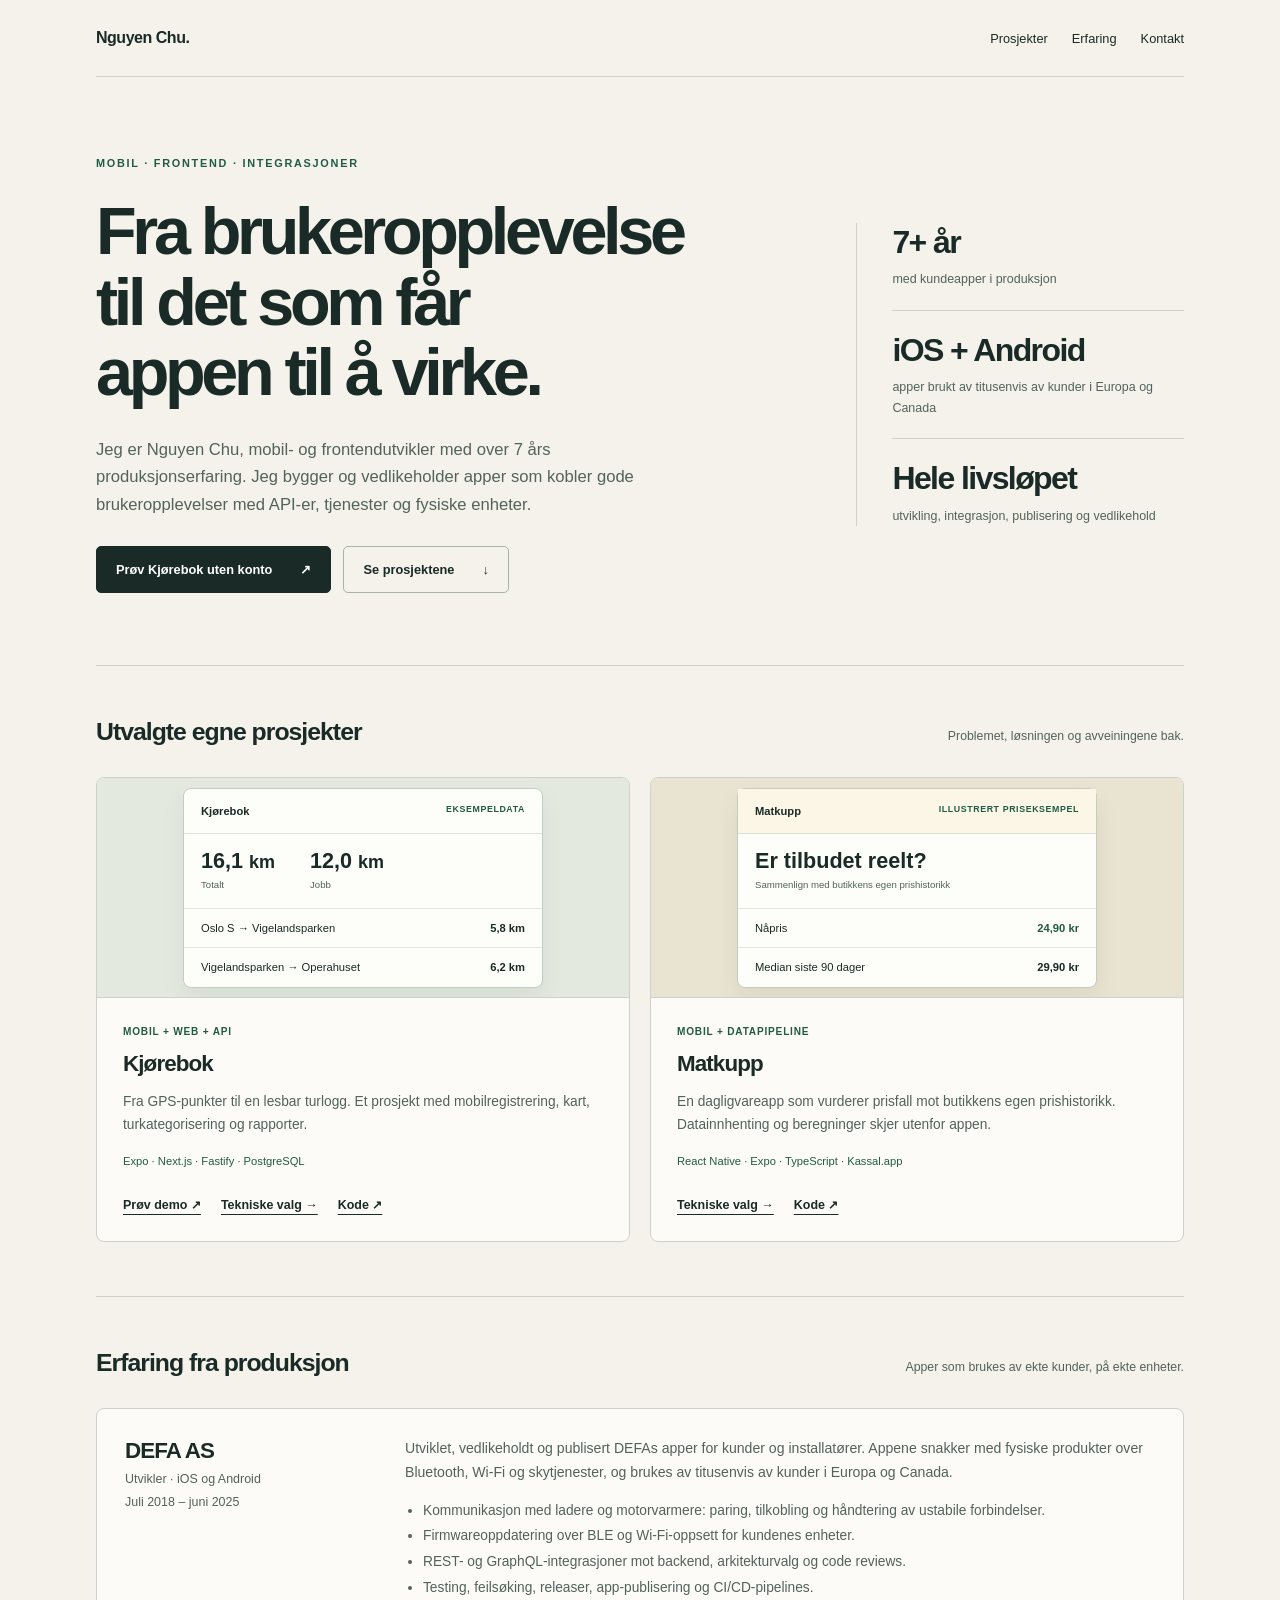
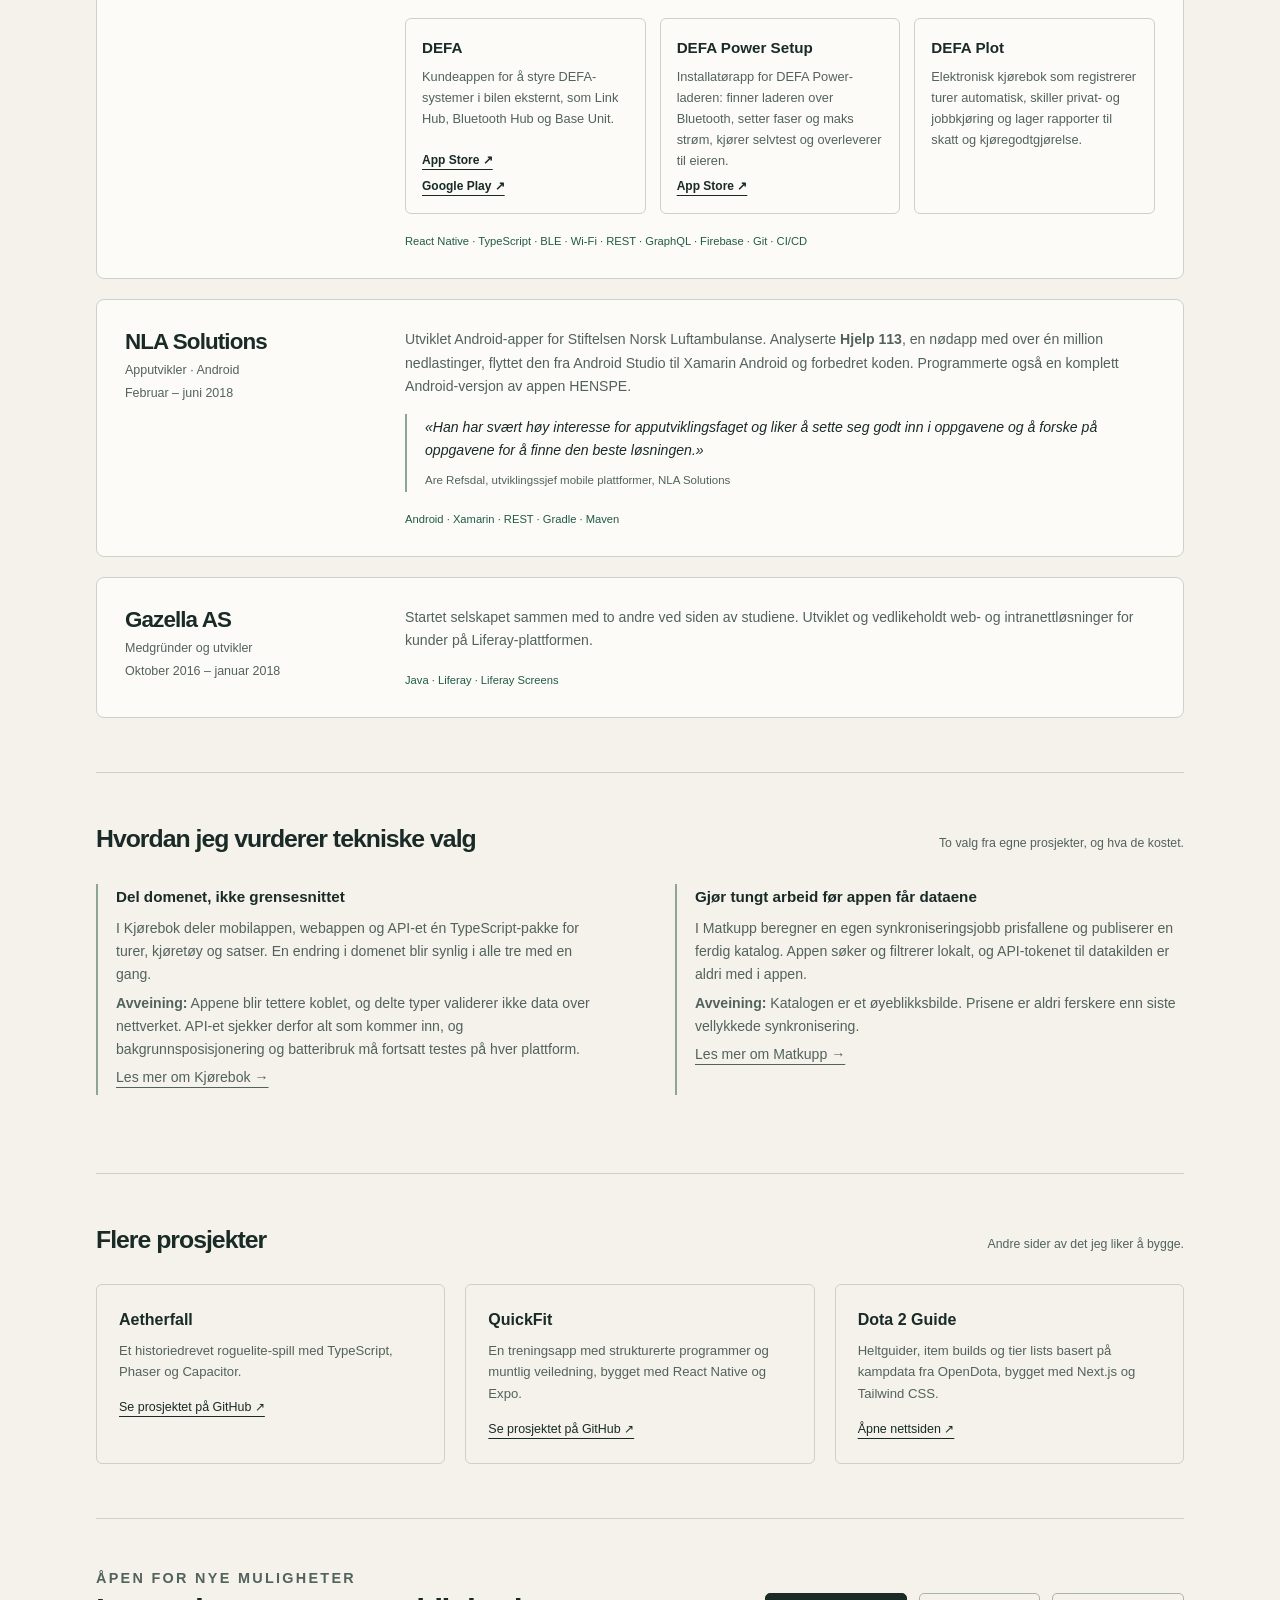
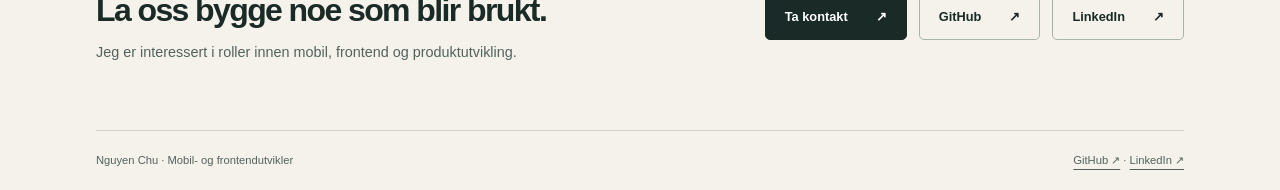
==== commit d2b63b0f: "Mention the HENSPE Android app in the NLA card Co-Authored-By: Claude Opus 5.5 <noreply@anthropic.co" ====
--- a/site/index.html
+++ b/site/index.html
@@ -5,7 +5,7 @@
 <article class="project"><div class="preview" aria-hidden="true"><div class="mini"><div class="minihead"><span>Kjørebok</span><span class="minilabel">EKSEMPELDATA</span></div><div class="ministats"><div><strong>16,1 <small>km</small></strong><span>Totalt</span></div><div><strong>12,0 <small>km</small></strong><span>Jobb</span></div></div><div class="minirow"><span>Oslo S → Vigelandsparken</span><b>5,8 km</b></div><div class="minirow"><span>Vigelandsparken → Operahuset</span><b>6,2 km</b></div></div></div><div class="projectbody"><span class="tag">Mobil + web + API</span><h3>Kjørebok</h3><p>Fra GPS-punkter til en lesbar turlogg. Et prosjekt med mobilregistrering, kart, turkategorisering og rapporter.</p><p class="tech">Expo · Next.js · Fastify · PostgreSQL</p><div class="projectlinks"><a href="https://kjorebok.nguyenchu.com/demo">Prøv demo ↗</a><a href="prosjekter/kjorebok.html">Tekniske valg →</a><a href="https://github.com/nguyenchu/kjorebok">Kode ↗</a></div></div></article>
 <article class="project"><div class="preview food" aria-hidden="true"><div class="mini"><div class="minihead"><span>Matkupp</span><span class="minilabel">ILLUSTRERT PRISEKSEMPEL</span></div><div class="ministats"><div><strong>Er tilbudet reelt?</strong><span>Sammenlign med butikkens egen prishistorikk</span></div></div><div class="minirow"><span>Nåpris</span><b class="price">24,90 kr</b></div><div class="minirow"><span>Median siste 90 dager</span><b>29,90 kr</b></div></div></div><div class="projectbody"><span class="tag">Mobil + datapipeline</span><h3>Matkupp</h3><p>En dagligvareapp som vurderer prisfall mot butikkens egen prishistorikk. Datainnhenting og beregninger skjer utenfor appen.</p><p class="tech">React Native · Expo · TypeScript · Kassal.app</p><div class="projectlinks"><a href="prosjekter/matkupp.html">Tekniske valg →</a><a href="https://github.com/nguyenchu/melk-og-brod">Kode ↗</a></div></div></article>
 </div></section>
-<section id="erfaring" class="section"><div class="sectionhead"><h2>Erfaring fra produksjon</h2><p>Apper som brukes av ekte kunder, på ekte enheter.</p></div><div class="jobs"><article class="job"><div class="jobmeta"><h3>DEFA AS</h3><p>Utvikler · iOS og Android</p><p>Juli 2018 – juni 2025</p></div><div class="jobbody"><p>Utviklet, vedlikeholdt og publisert DEFAs apper for kunder og installatører. Appene snakker med fysiske produkter over Bluetooth, Wi-Fi og skytjenester, og brukes av titusenvis av kunder i Europa og Canada.</p><ul class="duties"><li>Kommunikasjon med ladere og motorvarmere: paring, tilkobling og håndtering av ustabile forbindelser.</li><li>Firmwareoppdatering over BLE og Wi-Fi-oppsett for kundenes enheter.</li><li>REST- og GraphQL-integrasjoner mot backend, arkitekturvalg og code reviews.</li><li>Testing, feilsøking, releaser, app-publisering og CI/CD-pipelines.</li></ul><ul class="apps"><li><strong>DEFA</strong><span>Kundeappen for å styre DEFA-systemer i bilen eksternt, som Link Hub, Bluetooth Hub og Base Unit.</span><a href="https://apps.apple.com/no/app/defa/id542334548">App Store ↗</a> <a href="https://play.google.com/store/apps/details?id=com.est.defa">Google Play ↗</a></li><li><strong>DEFA Power Setup</strong><span>Installatørapp for DEFA Power-laderen: finner laderen over Bluetooth, setter faser og maks strøm, kjører selvtest og overleverer til eieren.</span><a href="https://apps.apple.com/app/id1594348702">App Store ↗</a></li><li><strong>DEFA Plot</strong><span>Elektronisk kjørebok som registrerer turer automatisk, skiller privat- og jobbkjøring og lager rapporter til skatt og kjøregodtgjørelse.</span></li></ul><p class="tech">React Native · TypeScript · BLE · Wi-Fi · REST · GraphQL · Firebase · Git · CI/CD</p></div></article><article class="job"><div class="jobmeta"><h3>NLA Solutions</h3><p>Apputvikler · Android</p><p>Februar – juni 2018</p></div><div class="jobbody"><p>Utviklet Android-apper for Stiftelsen Norsk Luftambulanse. Analyserte <strong>Hjelp 113</strong>, en nødapp med over én million nedlastinger, flyttet den fra Android Studio til Xamarin Android og forbedret koden.</p><blockquote>«Han har svært høy interesse for apputviklingsfaget og liker å sette seg godt inn i oppgavene og å forske på oppgavene for å finne den beste løsningen.»<cite>Are Refsdal, utviklingssjef mobile plattformer, NLA Solutions</cite></blockquote><p class="tech">Android · Xamarin · REST · Gradle · Maven</p></div></article><article class="job"><div class="jobmeta"><h3>Gazella AS</h3><p>Medgründer og utvikler</p><p>Oktober 2016 – januar 2018</p></div><div class="jobbody"><p>Startet selskapet sammen med to andre ved siden av studiene. Utviklet og vedlikeholdt web- og intranettløsninger for kunder på Liferay-plattformen.</p><p class="tech">Java · Liferay · Liferay Screens</p></div></article></div></section>
+<section id="erfaring" class="section"><div class="sectionhead"><h2>Erfaring fra produksjon</h2><p>Apper som brukes av ekte kunder, på ekte enheter.</p></div><div class="jobs"><article class="job"><div class="jobmeta"><h3>DEFA AS</h3><p>Utvikler · iOS og Android</p><p>Juli 2018 – juni 2025</p></div><div class="jobbody"><p>Utviklet, vedlikeholdt og publisert DEFAs apper for kunder og installatører. Appene snakker med fysiske produkter over Bluetooth, Wi-Fi og skytjenester, og brukes av titusenvis av kunder i Europa og Canada.</p><ul class="duties"><li>Kommunikasjon med ladere og motorvarmere: paring, tilkobling og håndtering av ustabile forbindelser.</li><li>Firmwareoppdatering over BLE og Wi-Fi-oppsett for kundenes enheter.</li><li>REST- og GraphQL-integrasjoner mot backend, arkitekturvalg og code reviews.</li><li>Testing, feilsøking, releaser, app-publisering og CI/CD-pipelines.</li></ul><ul class="apps"><li><strong>DEFA</strong><span>Kundeappen for å styre DEFA-systemer i bilen eksternt, som Link Hub, Bluetooth Hub og Base Unit.</span><a href="https://apps.apple.com/no/app/defa/id542334548">App Store ↗</a> <a href="https://play.google.com/store/apps/details?id=com.est.defa">Google Play ↗</a></li><li><strong>DEFA Power Setup</strong><span>Installatørapp for DEFA Power-laderen: finner laderen over Bluetooth, setter faser og maks strøm, kjører selvtest og overleverer til eieren.</span><a href="https://apps.apple.com/app/id1594348702">App Store ↗</a></li><li><strong>DEFA Plot</strong><span>Elektronisk kjørebok som registrerer turer automatisk, skiller privat- og jobbkjøring og lager rapporter til skatt og kjøregodtgjørelse.</span></li></ul><p class="tech">React Native · TypeScript · BLE · Wi-Fi · REST · GraphQL · Firebase · Git · CI/CD</p></div></article><article class="job"><div class="jobmeta"><h3>NLA Solutions</h3><p>Apputvikler · Android</p><p>Februar – juni 2018</p></div><div class="jobbody"><p>Utviklet Android-apper for Stiftelsen Norsk Luftambulanse. Analyserte <strong>Hjelp 113</strong>, en nødapp med over én million nedlastinger, flyttet den fra Android Studio til Xamarin Android og forbedret koden. Programmerte også en komplett Android-versjon av appen HENSPE.</p><blockquote>«Han har svært høy interesse for apputviklingsfaget og liker å sette seg godt inn i oppgavene og å forske på oppgavene for å finne den beste løsningen.»<cite>Are Refsdal, utviklingssjef mobile plattformer, NLA Solutions</cite></blockquote><p class="tech">Android · Xamarin · REST · Gradle · Maven</p></div></article><article class="job"><div class="jobmeta"><h3>Gazella AS</h3><p>Medgründer og utvikler</p><p>Oktober 2016 – januar 2018</p></div><div class="jobbody"><p>Startet selskapet sammen med to andre ved siden av studiene. Utviklet og vedlikeholdt web- og intranettløsninger for kunder på Liferay-plattformen.</p><p class="tech">Java · Liferay · Liferay Screens</p></div></article></div></section>
 <section class="section"><div class="sectionhead"><h2>Hvordan jeg vurderer tekniske valg</h2><p>To valg fra egne prosjekter, og hva de kostet.</p></div><div class="twocol"><div class="decision"><h3>Del domenet, ikke grensesnittet</h3><p>I Kjørebok deler mobilappen, webappen og API-et én TypeScript-pakke for turer, kjøretøy og satser. En endring i domenet blir synlig i alle tre med en gang.</p><p><strong>Avveining:</strong> Appene blir tettere koblet, og delte typer validerer ikke data over nettverket. API-et sjekker derfor alt som kommer inn, og bakgrunnsposisjonering og batteribruk må fortsatt testes på hver plattform.</p><p><a href="/prosjekter/kjorebok.html">Les mer om Kjørebok →</a></p></div><div class="decision"><h3>Gjør tungt arbeid før appen får dataene</h3><p>I Matkupp beregner en egen synkroniseringsjobb prisfallene og publiserer en ferdig katalog. Appen søker og filtrerer lokalt, og API-tokenet til datakilden er aldri med i appen.</p><p><strong>Avveining:</strong> Katalogen er et øyeblikksbilde. Prisene er aldri ferskere enn siste vellykkede synkronisering.</p><p><a href="/prosjekter/matkupp.html">Les mer om Matkupp →</a></p></div></div></section>
 <section class="section"><div class="sectionhead"><h2>Flere prosjekter</h2><p>Andre sider av det jeg liker å bygge.</p></div><div class="more"><article><h3>Aetherfall</h3><p>Et historiedrevet roguelite-spill med TypeScript, Phaser og Capacitor.</p><a href="https://github.com/nguyenchu/aetherfall">Se prosjektet på GitHub ↗</a></article><article><h3>QuickFit</h3><p>En treningsapp med strukturerte programmer og muntlig veiledning, bygget med React Native og Expo.</p><a href="https://github.com/nguyenchu/quickfit">Se prosjektet på GitHub ↗</a></article><article><h3>Dota 2 Guide</h3><p>Heltguider, item builds og tier lists basert på kampdata fra OpenDota, bygget med Next.js og Tailwind CSS.</p><a href="https://dota2guide.nguyenchu.com">Åpne nettsiden ↗</a></article></div></section>
 <section id="kontakt" class="contact"><div><p class="kicker">Åpen for nye muligheter</p><h2>La oss bygge noe som blir brukt.</h2><p>Jeg er interessert i roller innen mobil, frontend og produktutvikling.</p></div><div class="actions"><a class="button" href="mailto:kontakt@nguyenchu.com">Ta kontakt <span>↗</span></a><a class="button secondary" href="https://github.com/nguyenchu">GitHub <span>↗</span></a><a class="button secondary" href="https://www.linkedin.com/in/nguyen-chu/">LinkedIn <span>↗</span></a></div></section>
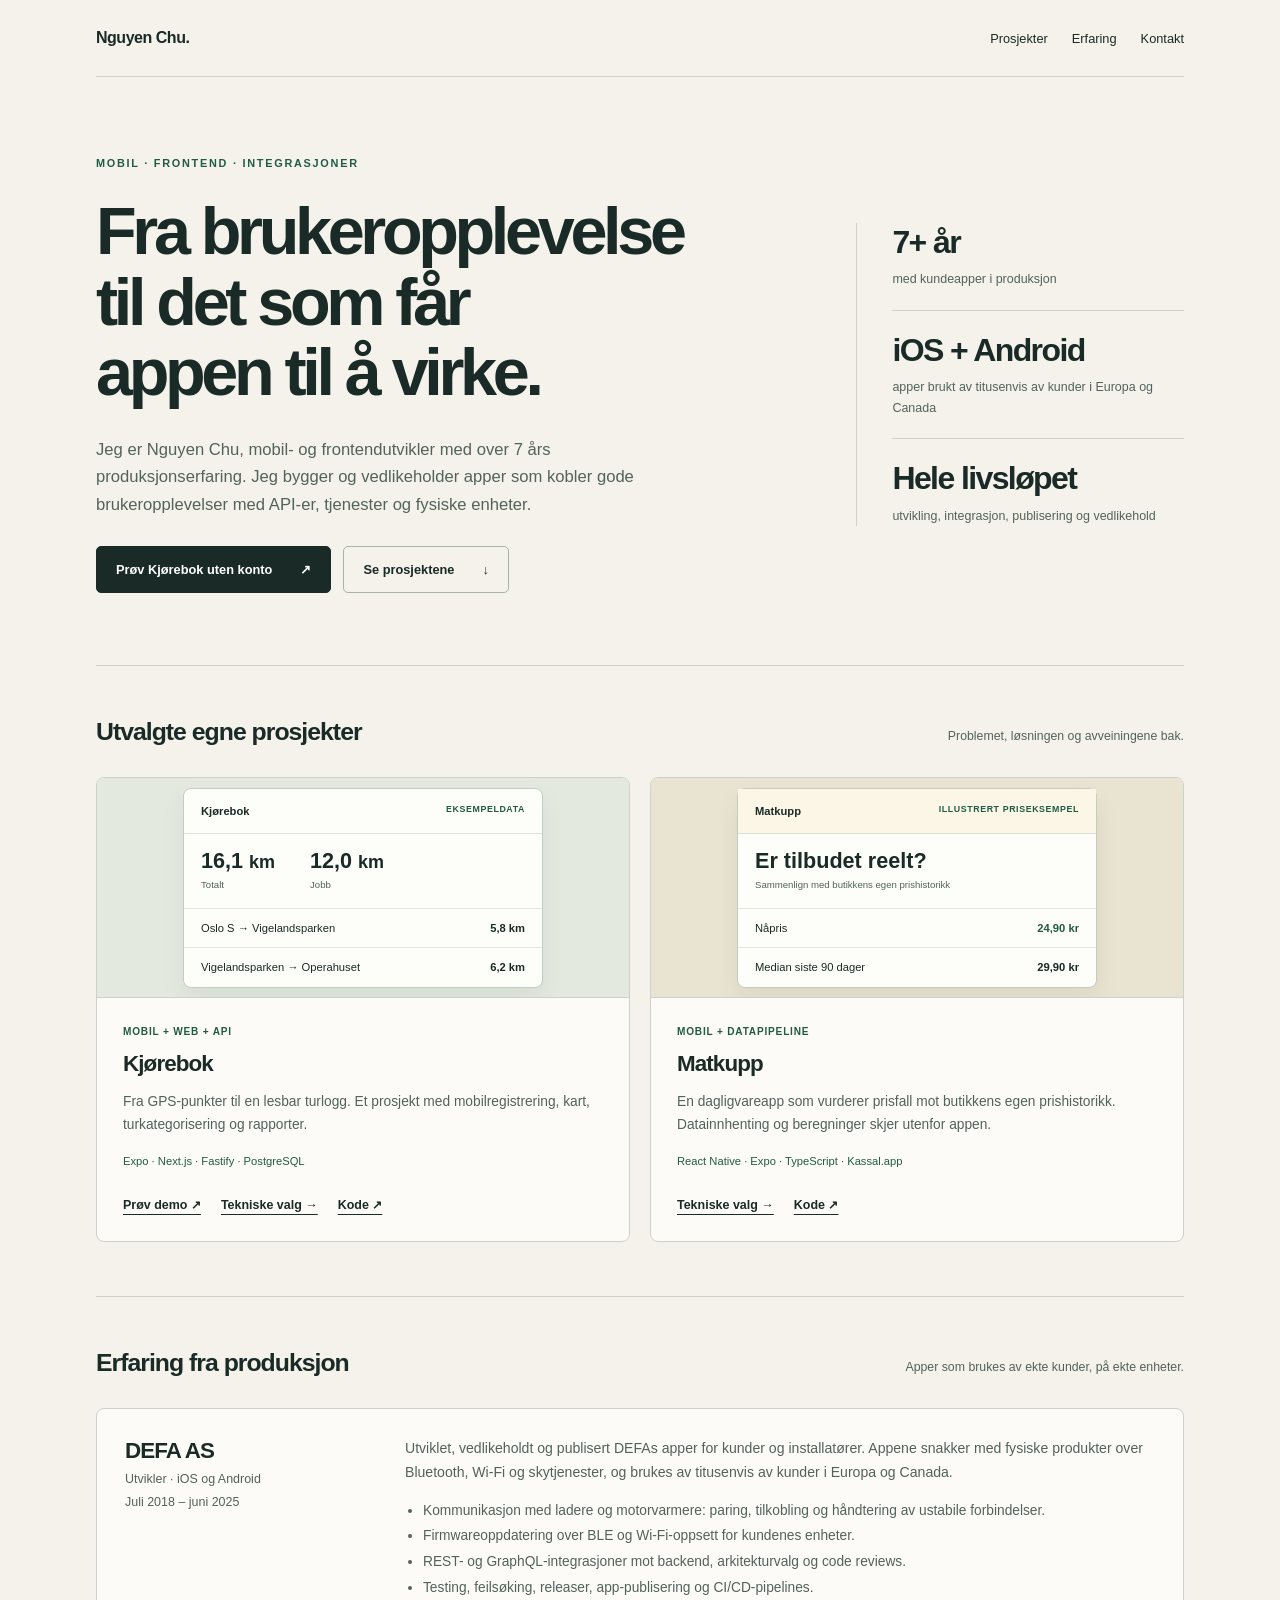
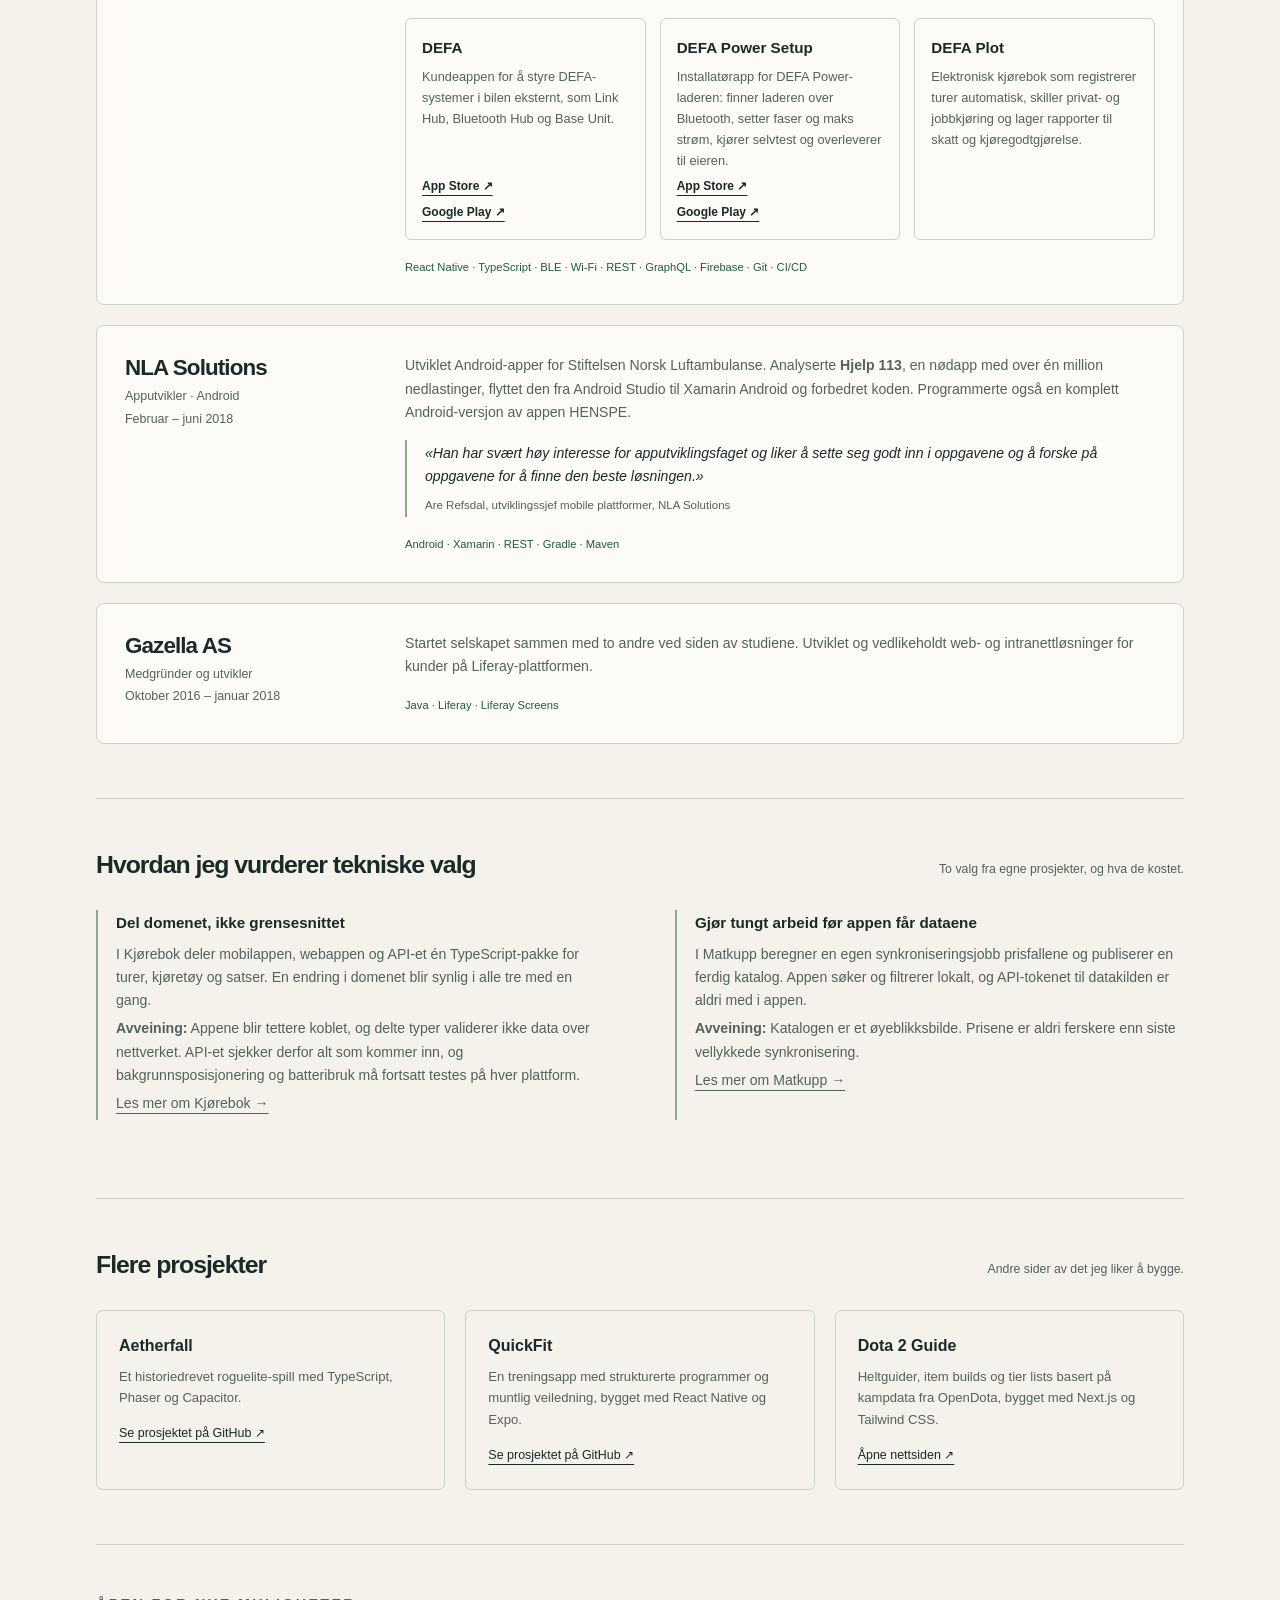
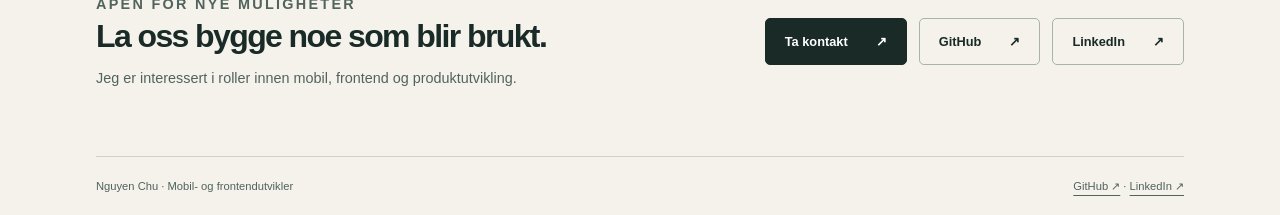
==== commit 392e9cae: "Link DEFA Power Setup on Google Play Co-Authored-By: Claude Opus 5.5 <noreply@anthropic.com>" ====
--- a/site/index.html
+++ b/site/index.html
@@ -5,7 +5,7 @@
 <article class="project"><div class="preview" aria-hidden="true"><div class="mini"><div class="minihead"><span>Kjørebok</span><span class="minilabel">EKSEMPELDATA</span></div><div class="ministats"><div><strong>16,1 <small>km</small></strong><span>Totalt</span></div><div><strong>12,0 <small>km</small></strong><span>Jobb</span></div></div><div class="minirow"><span>Oslo S → Vigelandsparken</span><b>5,8 km</b></div><div class="minirow"><span>Vigelandsparken → Operahuset</span><b>6,2 km</b></div></div></div><div class="projectbody"><span class="tag">Mobil + web + API</span><h3>Kjørebok</h3><p>Fra GPS-punkter til en lesbar turlogg. Et prosjekt med mobilregistrering, kart, turkategorisering og rapporter.</p><p class="tech">Expo · Next.js · Fastify · PostgreSQL</p><div class="projectlinks"><a href="https://kjorebok.nguyenchu.com/demo">Prøv demo ↗</a><a href="prosjekter/kjorebok.html">Tekniske valg →</a><a href="https://github.com/nguyenchu/kjorebok">Kode ↗</a></div></div></article>
 <article class="project"><div class="preview food" aria-hidden="true"><div class="mini"><div class="minihead"><span>Matkupp</span><span class="minilabel">ILLUSTRERT PRISEKSEMPEL</span></div><div class="ministats"><div><strong>Er tilbudet reelt?</strong><span>Sammenlign med butikkens egen prishistorikk</span></div></div><div class="minirow"><span>Nåpris</span><b class="price">24,90 kr</b></div><div class="minirow"><span>Median siste 90 dager</span><b>29,90 kr</b></div></div></div><div class="projectbody"><span class="tag">Mobil + datapipeline</span><h3>Matkupp</h3><p>En dagligvareapp som vurderer prisfall mot butikkens egen prishistorikk. Datainnhenting og beregninger skjer utenfor appen.</p><p class="tech">React Native · Expo · TypeScript · Kassal.app</p><div class="projectlinks"><a href="prosjekter/matkupp.html">Tekniske valg →</a><a href="https://github.com/nguyenchu/melk-og-brod">Kode ↗</a></div></div></article>
 </div></section>
-<section id="erfaring" class="section"><div class="sectionhead"><h2>Erfaring fra produksjon</h2><p>Apper som brukes av ekte kunder, på ekte enheter.</p></div><div class="jobs"><article class="job"><div class="jobmeta"><h3>DEFA AS</h3><p>Utvikler · iOS og Android</p><p>Juli 2018 – juni 2025</p></div><div class="jobbody"><p>Utviklet, vedlikeholdt og publisert DEFAs apper for kunder og installatører. Appene snakker med fysiske produkter over Bluetooth, Wi-Fi og skytjenester, og brukes av titusenvis av kunder i Europa og Canada.</p><ul class="duties"><li>Kommunikasjon med ladere og motorvarmere: paring, tilkobling og håndtering av ustabile forbindelser.</li><li>Firmwareoppdatering over BLE og Wi-Fi-oppsett for kundenes enheter.</li><li>REST- og GraphQL-integrasjoner mot backend, arkitekturvalg og code reviews.</li><li>Testing, feilsøking, releaser, app-publisering og CI/CD-pipelines.</li></ul><ul class="apps"><li><strong>DEFA</strong><span>Kundeappen for å styre DEFA-systemer i bilen eksternt, som Link Hub, Bluetooth Hub og Base Unit.</span><a href="https://apps.apple.com/no/app/defa/id542334548">App Store ↗</a> <a href="https://play.google.com/store/apps/details?id=com.est.defa">Google Play ↗</a></li><li><strong>DEFA Power Setup</strong><span>Installatørapp for DEFA Power-laderen: finner laderen over Bluetooth, setter faser og maks strøm, kjører selvtest og overleverer til eieren.</span><a href="https://apps.apple.com/app/id1594348702">App Store ↗</a></li><li><strong>DEFA Plot</strong><span>Elektronisk kjørebok som registrerer turer automatisk, skiller privat- og jobbkjøring og lager rapporter til skatt og kjøregodtgjørelse.</span></li></ul><p class="tech">React Native · TypeScript · BLE · Wi-Fi · REST · GraphQL · Firebase · Git · CI/CD</p></div></article><article class="job"><div class="jobmeta"><h3>NLA Solutions</h3><p>Apputvikler · Android</p><p>Februar – juni 2018</p></div><div class="jobbody"><p>Utviklet Android-apper for Stiftelsen Norsk Luftambulanse. Analyserte <strong>Hjelp 113</strong>, en nødapp med over én million nedlastinger, flyttet den fra Android Studio til Xamarin Android og forbedret koden. Programmerte også en komplett Android-versjon av appen HENSPE.</p><blockquote>«Han har svært høy interesse for apputviklingsfaget og liker å sette seg godt inn i oppgavene og å forske på oppgavene for å finne den beste løsningen.»<cite>Are Refsdal, utviklingssjef mobile plattformer, NLA Solutions</cite></blockquote><p class="tech">Android · Xamarin · REST · Gradle · Maven</p></div></article><article class="job"><div class="jobmeta"><h3>Gazella AS</h3><p>Medgründer og utvikler</p><p>Oktober 2016 – januar 2018</p></div><div class="jobbody"><p>Startet selskapet sammen med to andre ved siden av studiene. Utviklet og vedlikeholdt web- og intranettløsninger for kunder på Liferay-plattformen.</p><p class="tech">Java · Liferay · Liferay Screens</p></div></article></div></section>
+<section id="erfaring" class="section"><div class="sectionhead"><h2>Erfaring fra produksjon</h2><p>Apper som brukes av ekte kunder, på ekte enheter.</p></div><div class="jobs"><article class="job"><div class="jobmeta"><h3>DEFA AS</h3><p>Utvikler · iOS og Android</p><p>Juli 2018 – juni 2025</p></div><div class="jobbody"><p>Utviklet, vedlikeholdt og publisert DEFAs apper for kunder og installatører. Appene snakker med fysiske produkter over Bluetooth, Wi-Fi og skytjenester, og brukes av titusenvis av kunder i Europa og Canada.</p><ul class="duties"><li>Kommunikasjon med ladere og motorvarmere: paring, tilkobling og håndtering av ustabile forbindelser.</li><li>Firmwareoppdatering over BLE og Wi-Fi-oppsett for kundenes enheter.</li><li>REST- og GraphQL-integrasjoner mot backend, arkitekturvalg og code reviews.</li><li>Testing, feilsøking, releaser, app-publisering og CI/CD-pipelines.</li></ul><ul class="apps"><li><strong>DEFA</strong><span>Kundeappen for å styre DEFA-systemer i bilen eksternt, som Link Hub, Bluetooth Hub og Base Unit.</span><a href="https://apps.apple.com/no/app/defa/id542334548">App Store ↗</a> <a href="https://play.google.com/store/apps/details?id=com.est.defa">Google Play ↗</a></li><li><strong>DEFA Power Setup</strong><span>Installatørapp for DEFA Power-laderen: finner laderen over Bluetooth, setter faser og maks strøm, kjører selvtest og overleverer til eieren.</span><a href="https://apps.apple.com/app/id1594348702">App Store ↗</a> <a href="https://play.google.com/store/apps/details?id=com.defa.chargerconfig">Google Play ↗</a></li><li><strong>DEFA Plot</strong><span>Elektronisk kjørebok som registrerer turer automatisk, skiller privat- og jobbkjøring og lager rapporter til skatt og kjøregodtgjørelse.</span></li></ul><p class="tech">React Native · TypeScript · BLE · Wi-Fi · REST · GraphQL · Firebase · Git · CI/CD</p></div></article><article class="job"><div class="jobmeta"><h3>NLA Solutions</h3><p>Apputvikler · Android</p><p>Februar – juni 2018</p></div><div class="jobbody"><p>Utviklet Android-apper for Stiftelsen Norsk Luftambulanse. Analyserte <strong>Hjelp 113</strong>, en nødapp med over én million nedlastinger, flyttet den fra Android Studio til Xamarin Android og forbedret koden. Programmerte også en komplett Android-versjon av appen HENSPE.</p><blockquote>«Han har svært høy interesse for apputviklingsfaget og liker å sette seg godt inn i oppgavene og å forske på oppgavene for å finne den beste løsningen.»<cite>Are Refsdal, utviklingssjef mobile plattformer, NLA Solutions</cite></blockquote><p class="tech">Android · Xamarin · REST · Gradle · Maven</p></div></article><article class="job"><div class="jobmeta"><h3>Gazella AS</h3><p>Medgründer og utvikler</p><p>Oktober 2016 – januar 2018</p></div><div class="jobbody"><p>Startet selskapet sammen med to andre ved siden av studiene. Utviklet og vedlikeholdt web- og intranettløsninger for kunder på Liferay-plattformen.</p><p class="tech">Java · Liferay · Liferay Screens</p></div></article></div></section>
 <section class="section"><div class="sectionhead"><h2>Hvordan jeg vurderer tekniske valg</h2><p>To valg fra egne prosjekter, og hva de kostet.</p></div><div class="twocol"><div class="decision"><h3>Del domenet, ikke grensesnittet</h3><p>I Kjørebok deler mobilappen, webappen og API-et én TypeScript-pakke for turer, kjøretøy og satser. En endring i domenet blir synlig i alle tre med en gang.</p><p><strong>Avveining:</strong> Appene blir tettere koblet, og delte typer validerer ikke data over nettverket. API-et sjekker derfor alt som kommer inn, og bakgrunnsposisjonering og batteribruk må fortsatt testes på hver plattform.</p><p><a href="/prosjekter/kjorebok.html">Les mer om Kjørebok →</a></p></div><div class="decision"><h3>Gjør tungt arbeid før appen får dataene</h3><p>I Matkupp beregner en egen synkroniseringsjobb prisfallene og publiserer en ferdig katalog. Appen søker og filtrerer lokalt, og API-tokenet til datakilden er aldri med i appen.</p><p><strong>Avveining:</strong> Katalogen er et øyeblikksbilde. Prisene er aldri ferskere enn siste vellykkede synkronisering.</p><p><a href="/prosjekter/matkupp.html">Les mer om Matkupp →</a></p></div></div></section>
 <section class="section"><div class="sectionhead"><h2>Flere prosjekter</h2><p>Andre sider av det jeg liker å bygge.</p></div><div class="more"><article><h3>Aetherfall</h3><p>Et historiedrevet roguelite-spill med TypeScript, Phaser og Capacitor.</p><a href="https://github.com/nguyenchu/aetherfall">Se prosjektet på GitHub ↗</a></article><article><h3>QuickFit</h3><p>En treningsapp med strukturerte programmer og muntlig veiledning, bygget med React Native og Expo.</p><a href="https://github.com/nguyenchu/quickfit">Se prosjektet på GitHub ↗</a></article><article><h3>Dota 2 Guide</h3><p>Heltguider, item builds og tier lists basert på kampdata fra OpenDota, bygget med Next.js og Tailwind CSS.</p><a href="https://dota2guide.nguyenchu.com">Åpne nettsiden ↗</a></article></div></section>
 <section id="kontakt" class="contact"><div><p class="kicker">Åpen for nye muligheter</p><h2>La oss bygge noe som blir brukt.</h2><p>Jeg er interessert i roller innen mobil, frontend og produktutvikling.</p></div><div class="actions"><a class="button" href="mailto:kontakt@nguyenchu.com">Ta kontakt <span>↗</span></a><a class="button secondary" href="https://github.com/nguyenchu">GitHub <span>↗</span></a><a class="button secondary" href="https://www.linkedin.com/in/nguyen-chu/">LinkedIn <span>↗</span></a></div></section>
